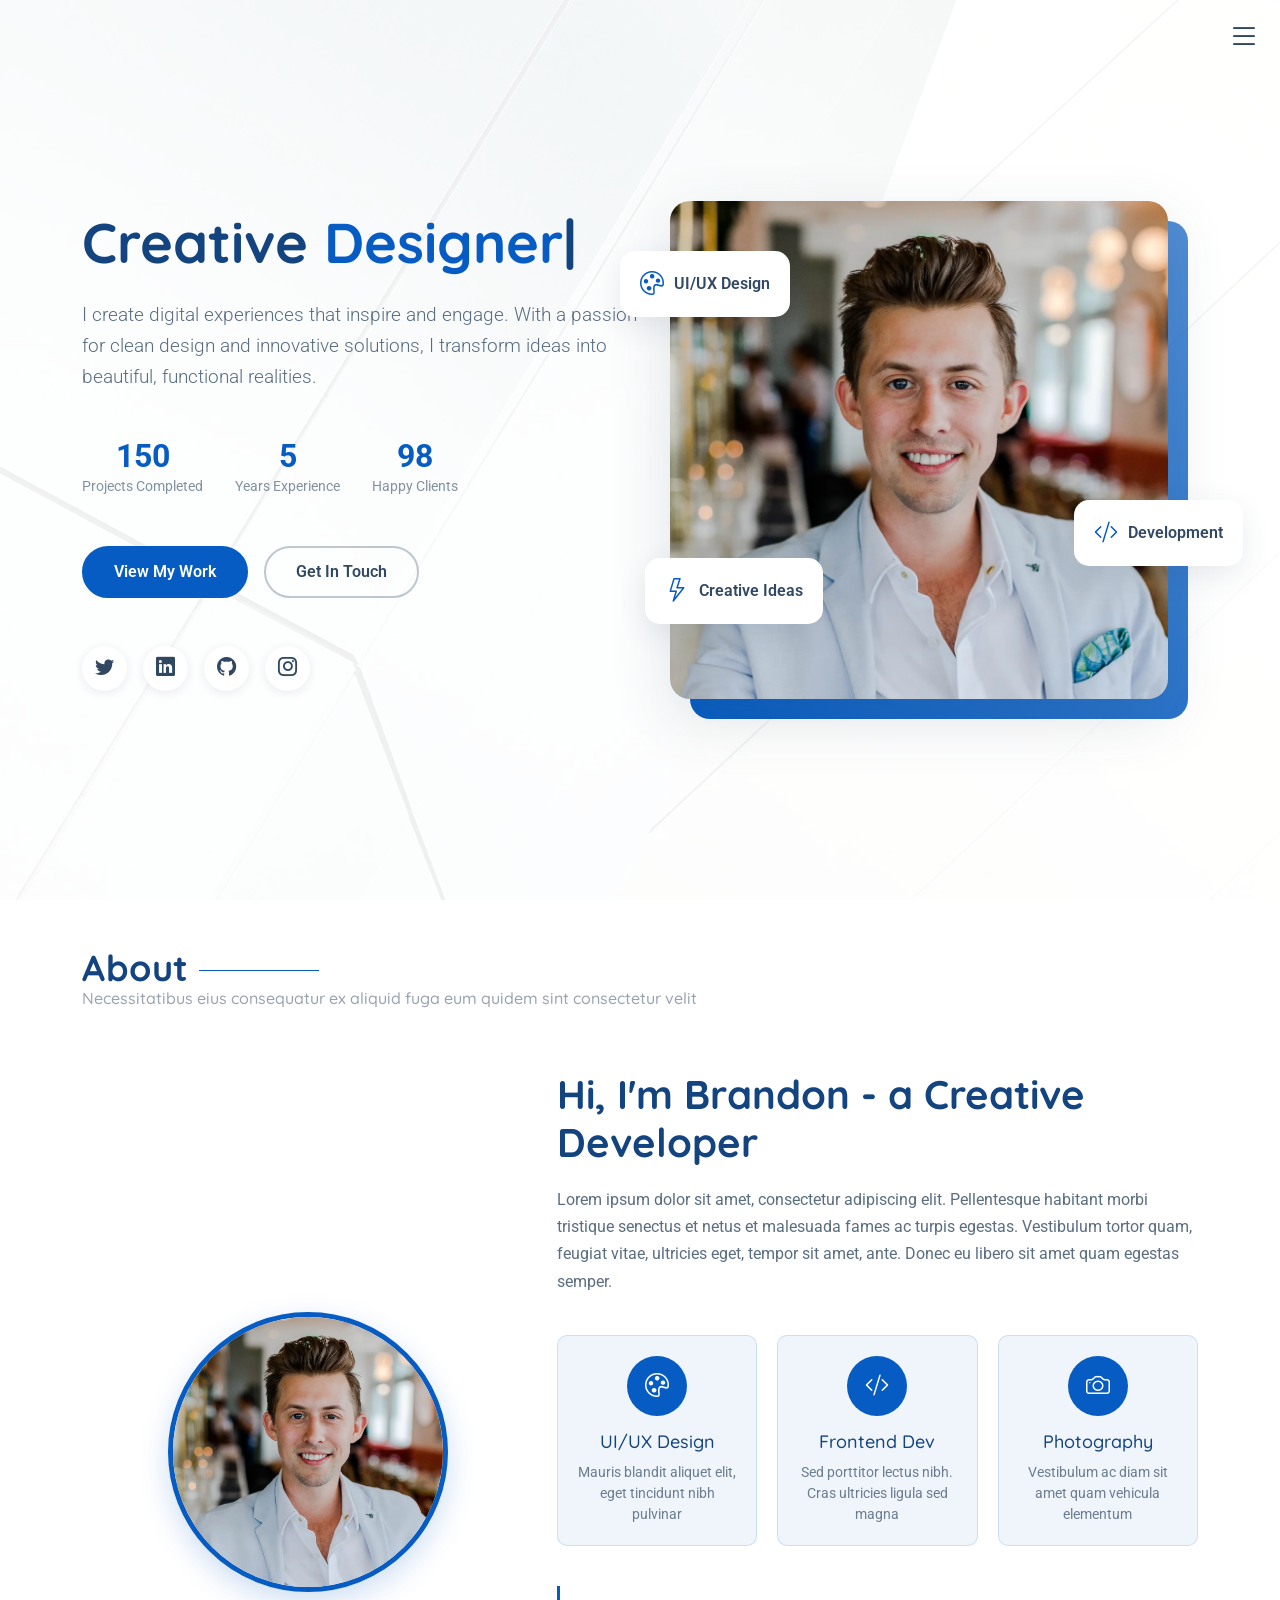
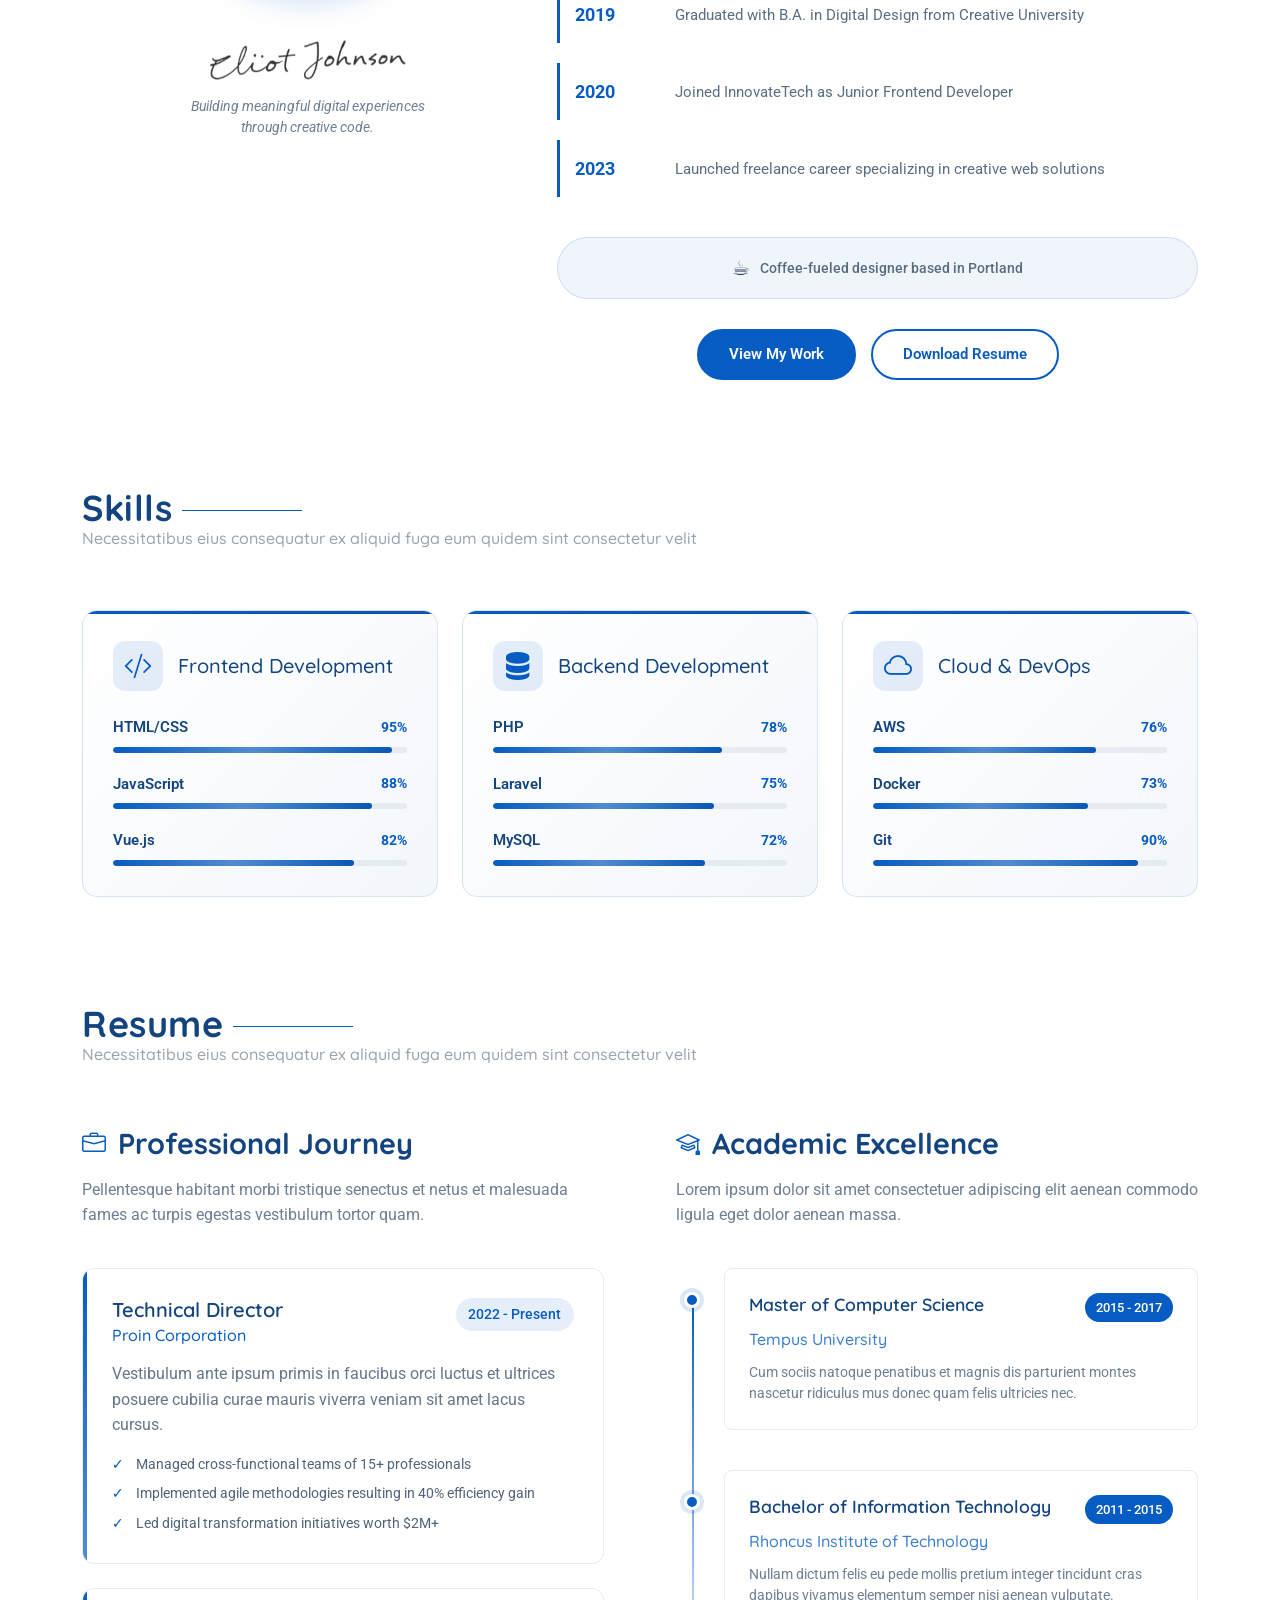
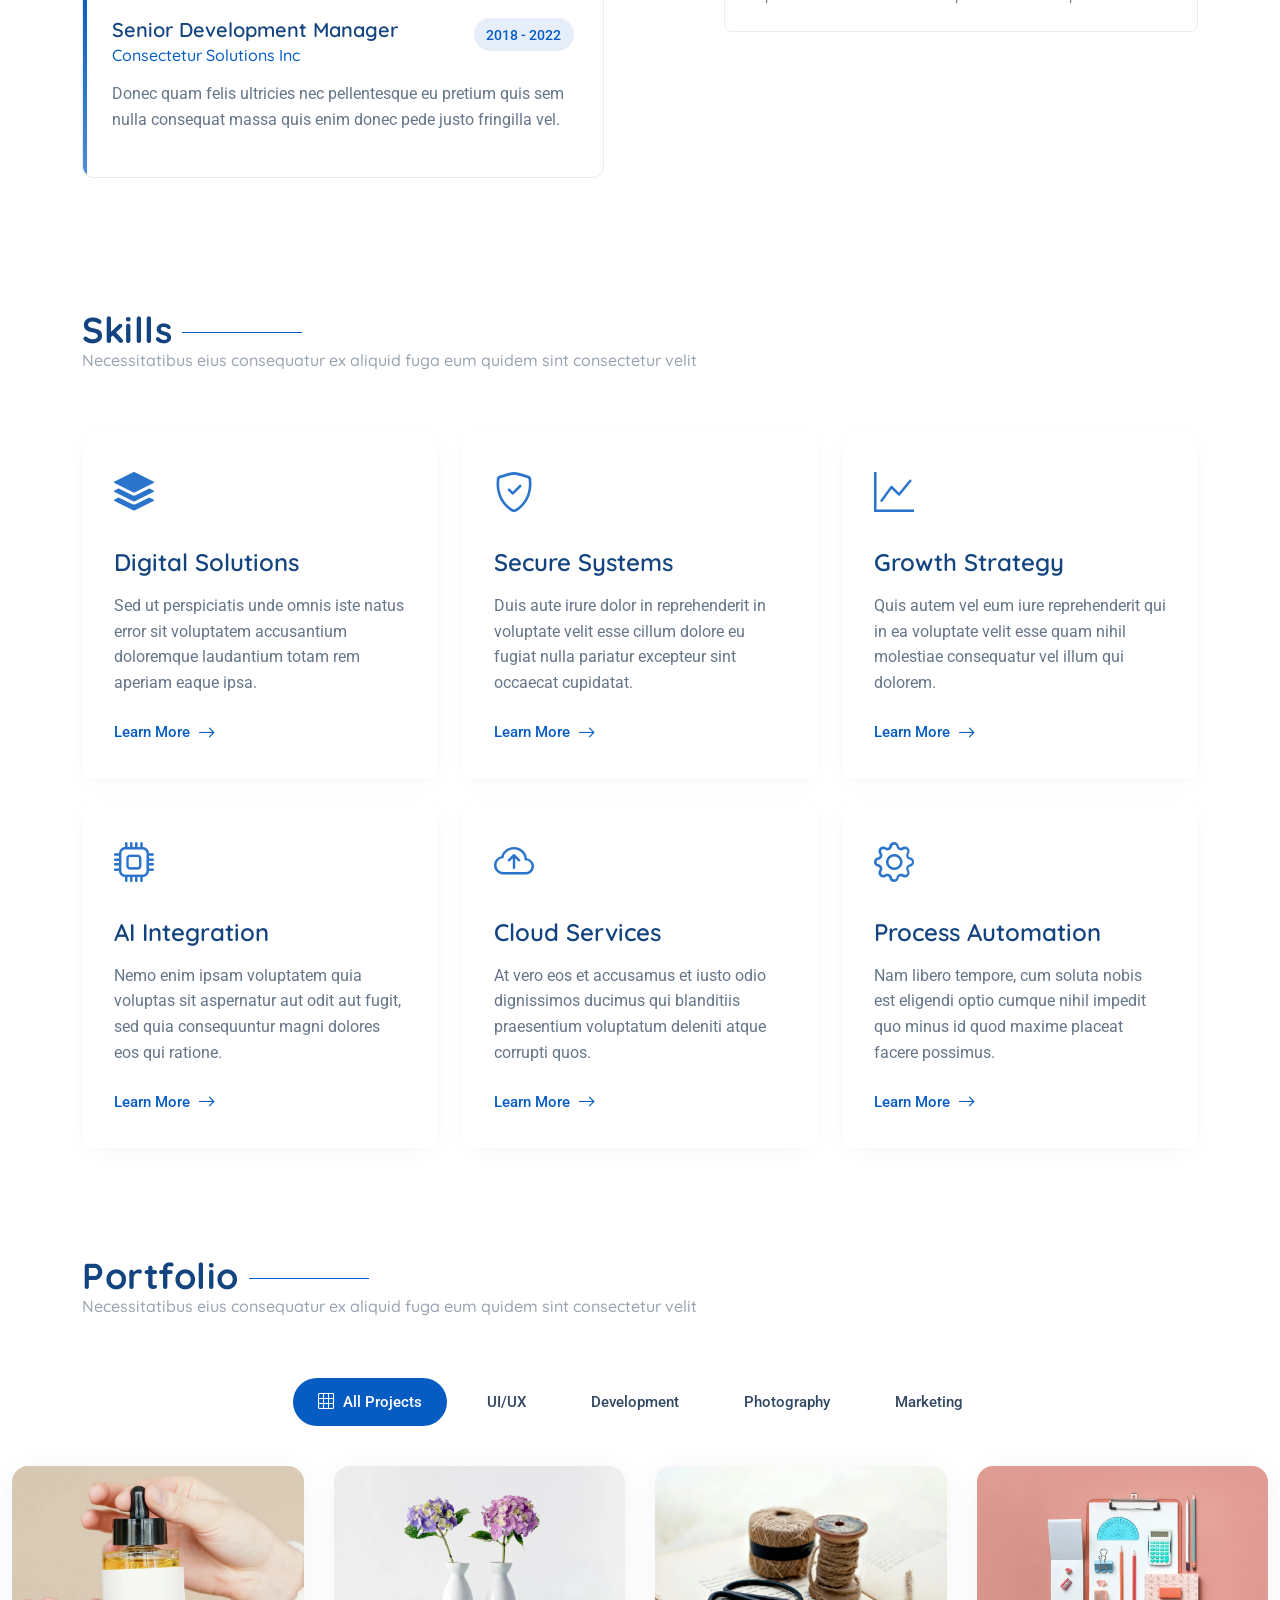
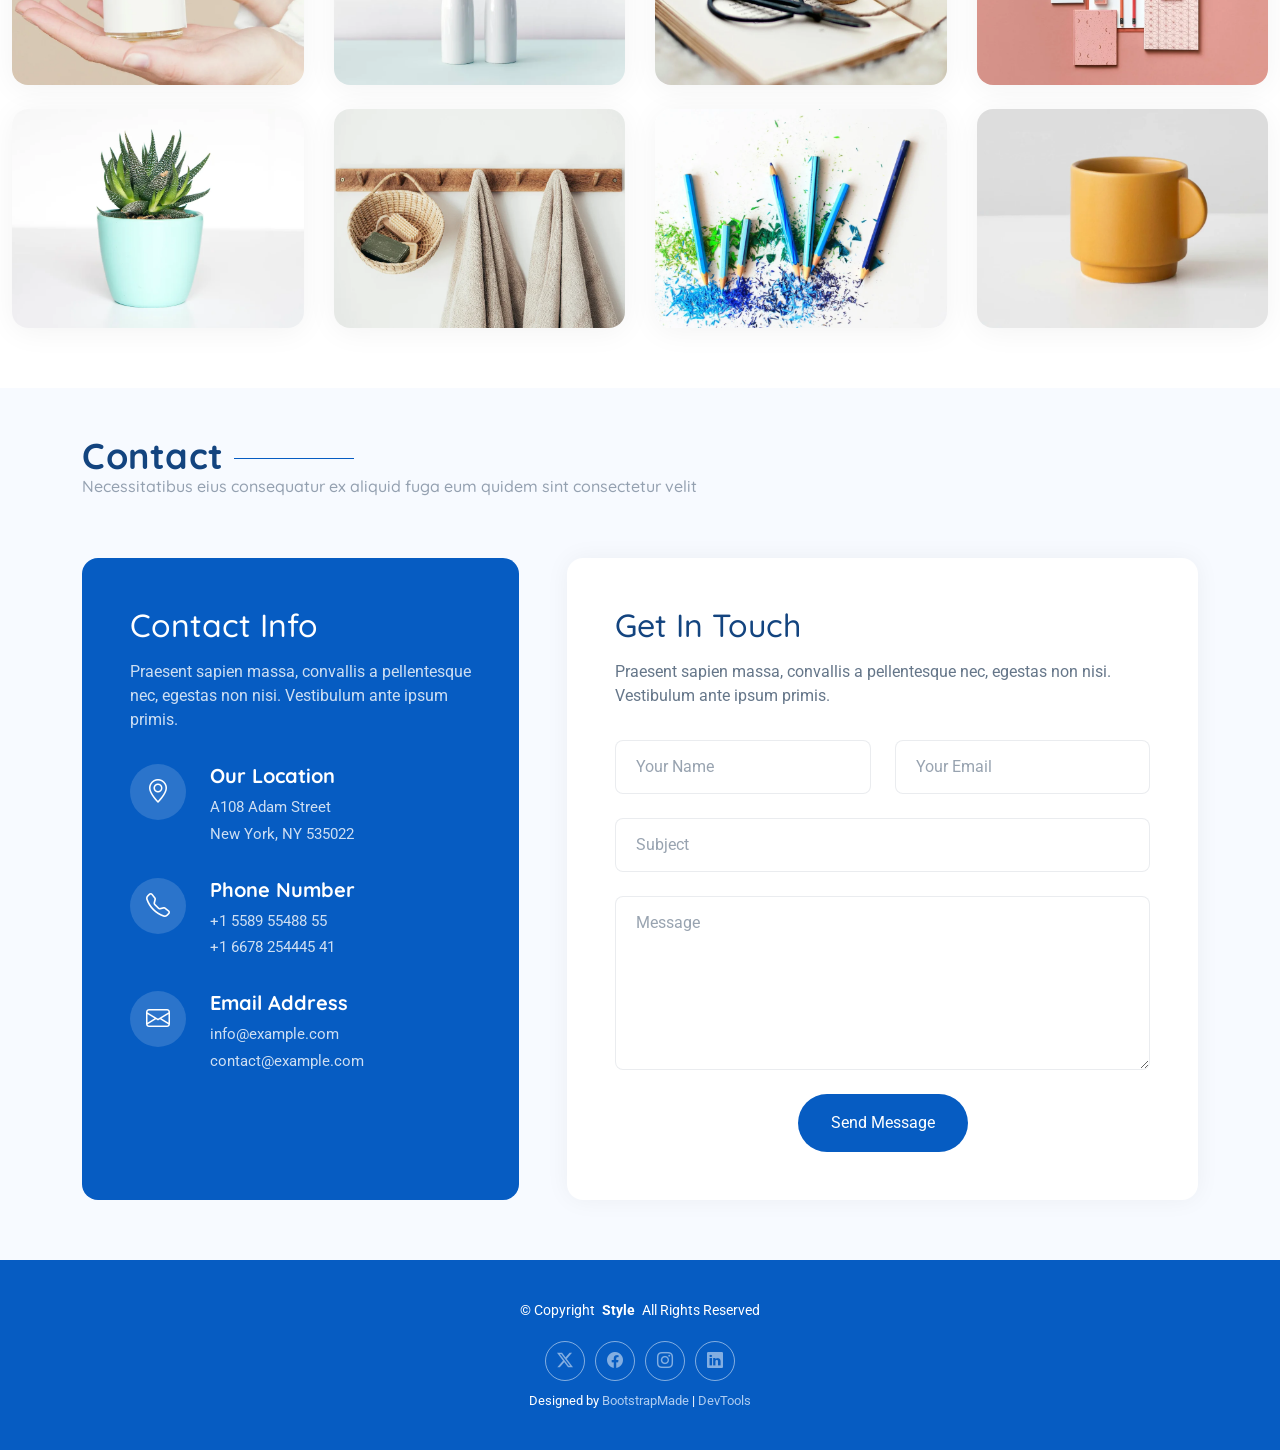
==== templates/Style/index.html @ c8aac6df "template gallery" ====
<!DOCTYPE html>
<html lang="en">

<head>
  <meta charset="utf-8">
  <meta content="width=device-width, initial-scale=1.0" name="viewport">
  <title>Kamalnath S Portfolio</title>
  <meta name="description" content="">
  <meta name="keywords" content="">

  <!-- Favicons -->
  <link href="assets/img/favicon.png" rel="icon">
  <link href="assets/img/apple-touch-icon.png" rel="apple-touch-icon">

  <!-- Fonts -->
  <link href="https://fonts.googleapis.com" rel="preconnect">
  <link href="https://fonts.gstatic.com" rel="preconnect" crossorigin>
  <link href="https://fonts.googleapis.com/css2?family=Roboto:ital,wght@0,100;0,300;0,400;0,500;0,700;0,900;1,100;1,300;1,400;1,500;1,700;1,900&family=Open+Sans:ital,wght@0,300;0,400;0,500;0,600;0,700;0,800;1,300;1,400;1,500;1,600;1,700;1,800&family=Quicksand:wght@300;400;500;600;700&display=swap" rel="stylesheet">

  <!-- Vendor CSS Files -->
  <link href="assets/vendor/bootstrap/css/bootstrap.min.css" rel="stylesheet">
  <link href="assets/vendor/bootstrap-icons/bootstrap-icons.css" rel="stylesheet">
  <link href="assets/vendor/aos/aos.css" rel="stylesheet">
  <link href="assets/vendor/glightbox/css/glightbox.min.css" rel="stylesheet">
  <link href="assets/vendor/swiper/swiper-bundle.min.css" rel="stylesheet">

  <!-- Main CSS File -->
  <link href="assets/css/main.css" rel="stylesheet">


</head>

<body class="index-page">

  <header id="header" class="header d-flex align-items-center fixed-top">
    <div class="container-fluid position-relative d-flex align-items-center justify-content-between">

      <a href="index.html" class="logo d-flex align-items-center">
      </a>

      <nav id="navmenu" class="navmenu">

        <div class="profile-img">
          <img src="assets/img/profile/profile-square-1.webp" alt="" class="img-fluid rounded-circle">
        </div>

        <a href="index.html" class="logo d-flex align-items-center justify-content-center active">
          <h1 class="sitename">Kamalnath S</h1>
        </a>

        <div class="social-links text-center">
          <a href="#" class="twitter"><i class="bi bi-twitter-x"></i></a>
          <a href="#" class="facebook"><i class="bi bi-facebook"></i></a>
          <a href="#" class="instagram"><i class="bi bi-instagram"></i></a>
          <a href="#" class="google-plus"><i class="bi bi-skype"></i></a>
          <a href="#" class="linkedin"><i class="bi bi-linkedin"></i></a>
        </div>

        <ul>
          <li><a href="#hero">Home</a></li>
          <li><a href="#about">About</a></li>
          <li><a href="#resume">Resume</a></li>
          <li><a href="#portfolio">Portfolio</a></li>
          <li><a href="#services">Services</a></li>
          <li><a href="#contact">Contact</a></li>
        </ul>
        <i class="mobile-nav-toggle d-xl-none bi bi-list"></i>
      </nav>

    </div>
  </header>

  <main class="main">

    <!-- Hero Section -->
    <section id="hero" class="hero section">

      <div class="container">
        <div class="row g-0 align-items-center">

          <div class="col-lg-6 hero-content" data-aos="fade-right" data-aos-delay="100">
            <div class="content-wrapper">
              <h1 class="hero-title">Creative <span class="typed" data-typed-items="Designer, Developer, Freelancer, Artist"></span></h1>
              <p class="lead">I create digital experiences that inspire and engage. With a passion for clean design and innovative solutions, I transform ideas into beautiful, functional realities.</p>

              <div class="hero-stats" data-aos="fade-up" data-aos-delay="200">
                <div class="stat-item">
                  <span class="purecounter" data-purecounter-start="0" data-purecounter-end="150" data-purecounter-duration="2">0</span>
                  <span class="stat-label">Projects Completed</span>
                </div>
                <div class="stat-item">
                  <span class="purecounter" data-purecounter-start="0" data-purecounter-end="5" data-purecounter-duration="2">0</span>
                  <span class="stat-label">Years Experience</span>
                </div>
                <div class="stat-item">
                  <span class="purecounter" data-purecounter-start="0" data-purecounter-end="98" data-purecounter-duration="2">0</span>
                  <span class="stat-label">Happy Clients</span>
                </div>
              </div>

              <div class="hero-actions" data-aos="fade-up" data-aos-delay="300">
                <a href="#portfolio" class="btn btn-primary">View My Work</a>
                <a href="#contact" class="btn btn-outline">Get In Touch</a>
              </div>

              <div class="social-links" data-aos="fade-up" data-aos-delay="400">
                <a href="#"><i class="bi bi-twitter"></i></a>
                <a href="#"><i class="bi bi-linkedin"></i></a>
                <a href="#"><i class="bi bi-github"></i></a>
                <a href="#"><i class="bi bi-instagram"></i></a>
              </div>
            </div>
          </div>

          <div class="col-lg-6 hero-image" data-aos="fade-left" data-aos-delay="200">
            <div class="image-container">
              <div class="floating-elements">
                <div class="floating-card card-1" data-aos="zoom-in" data-aos-delay="300">
                  <i class="bi bi-palette"></i>
                  <span>UI/UX Design</span>
                </div>
                <div class="floating-card card-2" data-aos="zoom-in" data-aos-delay="400">
                  <i class="bi bi-code-slash"></i>
                  <span>Development</span>
                </div>
                <div class="floating-card card-3" data-aos="zoom-in" data-aos-delay="500">
                  <i class="bi bi-lightning"></i>
                  <span>Creative Ideas</span>
                </div>
              </div>
              <img src="assets/img/profile/profile-square-1.webp" alt="Portfolio Hero" class="img-fluid hero-main-image">
              <div class="image-overlay"></div>
            </div>
          </div>

        </div>
      </div>

    </section><!-- /Hero Section -->

    <!-- About Section -->
    <section id="about" class="about section">

      <!-- Section Title -->
      <div class="container section-title">
        <h2>About</h2>
        <p>Necessitatibus eius consequatur ex aliquid fuga eum quidem sint consectetur velit</p>
      </div><!-- End Section Title -->

      <div class="container" data-aos="fade-up" data-aos-delay="100">

        <div class="row align-items-center">

          <div class="col-lg-5" data-aos="fade-right" data-aos-delay="200">
            <div class="profile-image-wrapper">
              <div class="profile-image">
                <img src="assets/img/profile/profile-square-1.webp" alt="Profile" class="img-fluid">
              </div>
              <div class="signature-section">
                <img src="assets/img/misc/signature-1.webp" alt="Signature" class="signature">
                <p class="quote">Building meaningful digital experiences through creative code.</p>
              </div>
            </div>
          </div>

          <div class="col-lg-7" data-aos="fade-left" data-aos-delay="300">
            <div class="about-content">
              <div class="intro">
                <h2>Hi, I'm Brandon - a Creative Developer</h2>
                <p>Lorem ipsum dolor sit amet, consectetur adipiscing elit. Pellentesque habitant morbi tristique senectus et netus et malesuada fames ac turpis egestas. Vestibulum tortor quam, feugiat vitae, ultricies eget, tempor sit amet, ante. Donec eu libero sit amet quam egestas semper.</p>
              </div>

              <div class="skills-grid">
                <div class="skill-item" data-aos="zoom-in" data-aos-delay="400">
                  <div class="skill-icon">
                    <i class="bi bi-palette"></i>
                  </div>
                  <h4>UI/UX Design</h4>
                  <p>Mauris blandit aliquet elit, eget tincidunt nibh pulvinar</p>
                </div>
                <div class="skill-item" data-aos="zoom-in" data-aos-delay="450">
                  <div class="skill-icon">
                    <i class="bi bi-code-slash"></i>
                  </div>
                  <h4>Frontend Dev</h4>
                  <p>Sed porttitor lectus nibh. Cras ultricies ligula sed magna</p>
                </div>
                <div class="skill-item" data-aos="zoom-in" data-aos-delay="500">
                  <div class="skill-icon">
                    <i class="bi bi-camera"></i>
                  </div>
                  <h4>Photography</h4>
                  <p>Vestibulum ac diam sit amet quam vehicula elementum</p>
                </div>
              </div>

              <div class="journey-timeline" data-aos="fade-up" data-aos-delay="300">
                <div class="timeline-item">
                  <div class="year">2019</div>
                  <div class="description">Graduated with B.A. in Digital Design from Creative University</div>
                </div>
                <div class="timeline-item">
                  <div class="year">2020</div>
                  <div class="description">Joined InnovateTech as Junior Frontend Developer</div>
                </div>
                <div class="timeline-item">
                  <div class="year">2023</div>
                  <div class="description">Launched freelance career specializing in creative web solutions</div>
                </div>
              </div>

              <div class="cta-section" data-aos="fade-up" data-aos-delay="400">
                <div class="fun-fact">
                  <span class="emoji">☕</span>
                  <span class="text">Coffee-fueled designer based in Portland</span>
                </div>
                <div class="action-buttons">
                  <a href="#portfolio" class="btn btn-primary">View My Work</a>
                  <a href="#" class="btn btn-outline">Download Resume</a>
                </div>
              </div>

            </div>
          </div>

        </div>

      </div>

    </section><!-- /About Section -->

    <!-- Skills Section -->
    <section id="skills" class="skills section">

      <!-- Section Title -->
      <div class="container section-title">
        <h2>Skills</h2>
        <p>Necessitatibus eius consequatur ex aliquid fuga eum quidem sint consectetur velit</p>
      </div><!-- End Section Title -->

      <div class="container" data-aos="fade-up" data-aos-delay="100">

        <div class="row">
          <div class="col-lg-12">
            <div class="skills-grid">
              <div class="row g-4">
                <div class="col-md-4" data-aos="flip-left" data-aos-delay="200">
                  <div class="skill-card">
                    <div class="skill-header">
                      <i class="bi bi-code-slash"></i>
                      <h3>Frontend Development</h3>
                    </div>
                    <div class="skills-animation">
                      <div class="skill-item">
                        <div class="skill-info">
                          <span class="skill-name">HTML/CSS</span>
                          <span class="skill-percentage">95%</span>
                        </div>
                        <div class="skill-bar progress">
                          <div class="progress-bar" role="progressbar" aria-valuenow="95" aria-valuemin="0" aria-valuemax="100"></div>
                        </div>
                      </div>

                      <div class="skill-item">
                        <div class="skill-info">
                          <span class="skill-name">JavaScript</span>
                          <span class="skill-percentage">88%</span>
                        </div>
                        <div class="skill-bar progress">
                          <div class="progress-bar" role="progressbar" aria-valuenow="88" aria-valuemin="0" aria-valuemax="100"></div>
                        </div>
                      </div>

                      <div class="skill-item">
                        <div class="skill-info">
                          <span class="skill-name">Vue.js</span>
                          <span class="skill-percentage">82%</span>
                        </div>
                        <div class="skill-bar progress">
                          <div class="progress-bar" role="progressbar" aria-valuenow="82" aria-valuemin="0" aria-valuemax="100"></div>
                        </div>
                      </div>
                    </div>
                  </div><!-- End Frontend Card -->
                </div>

                <div class="col-md-4" data-aos="flip-left" data-aos-delay="300">
                  <div class="skill-card">
                    <div class="skill-header">
                      <i class="bi bi-server"></i>
                      <h3>Backend Development</h3>
                    </div>
                    <div class="skills-animation">
                      <div class="skill-item">
                        <div class="skill-info">
                          <span class="skill-name">PHP</span>
                          <span class="skill-percentage">78%</span>
                        </div>
                        <div class="skill-bar progress">
                          <div class="progress-bar" role="progressbar" aria-valuenow="78" aria-valuemin="0" aria-valuemax="100"></div>
                        </div>
                      </div>

                      <div class="skill-item">
                        <div class="skill-info">
                          <span class="skill-name">Laravel</span>
                          <span class="skill-percentage">75%</span>
                        </div>
                        <div class="skill-bar progress">
                          <div class="progress-bar" role="progressbar" aria-valuenow="75" aria-valuemin="0" aria-valuemax="100"></div>
                        </div>
                      </div>

                      <div class="skill-item">
                        <div class="skill-info">
                          <span class="skill-name">MySQL</span>
                          <span class="skill-percentage">72%</span>
                        </div>
                        <div class="skill-bar progress">
                          <div class="progress-bar" role="progressbar" aria-valuenow="72" aria-valuemin="0" aria-valuemax="100"></div>
                        </div>
                      </div>
                    </div>
                  </div><!-- End Backend Card -->
                </div>

                <div class="col-md-4" data-aos="flip-left" data-aos-delay="500">
                  <div class="skill-card">
                    <div class="skill-header">
                      <i class="bi bi-cloud"></i>
                      <h3>Cloud &amp; DevOps</h3>
                    </div>
                    <div class="skills-animation">
                      <div class="skill-item">
                        <div class="skill-info">
                          <span class="skill-name">AWS</span>
                          <span class="skill-percentage">76%</span>
                        </div>
                        <div class="skill-bar progress">
                          <div class="progress-bar" role="progressbar" aria-valuenow="76" aria-valuemin="0" aria-valuemax="100"></div>
                        </div>
                      </div>

                      <div class="skill-item">
                        <div class="skill-info">
                          <span class="skill-name">Docker</span>
                          <span class="skill-percentage">73%</span>
                        </div>
                        <div class="skill-bar progress">
                          <div class="progress-bar" role="progressbar" aria-valuenow="73" aria-valuemin="0" aria-valuemax="100"></div>
                        </div>
                      </div>

                      <div class="skill-item">
                        <div class="skill-info">
                          <span class="skill-name">Git</span>
                          <span class="skill-percentage">90%</span>
                        </div>
                        <div class="skill-bar progress">
                          <div class="progress-bar" role="progressbar" aria-valuenow="90" aria-valuemin="0" aria-valuemax="100"></div>
                        </div>
                      </div>
                    </div>
                  </div><!-- End DevOps Card -->
                </div>
              </div>
            </div><!-- End Skills Grid -->
          </div>

        </div>

      </div>

    </section><!-- /Skills Section -->

    <!-- Resume Section -->
    <section id="resume" class="resume section">

      <!-- Section Title -->
      <div class="container section-title">
        <h2>Resume</h2>
        <p>Necessitatibus eius consequatur ex aliquid fuga eum quidem sint consectetur velit</p>
      </div><!-- End Section Title -->

      <div class="container" data-aos="fade-up" data-aos-delay="100">

        <div class="row">
          <div class="col-lg-6" data-aos="fade-right" data-aos-delay="200">
            <div class="experience-section">
              <div class="section-header">
                <h2><i class="bi bi-briefcase"></i> Professional Journey</h2>
                <p class="section-subtitle">Pellentesque habitant morbi tristique senectus et netus et malesuada fames ac turpis egestas vestibulum tortor quam.</p>
              </div>

              <div class="experience-cards">
                <div class="experience-card" data-aos="zoom-in" data-aos-delay="300">
                  <div class="card-header">
                    <div class="role-info">
                      <h3>Technical Director</h3>
                      <h4>Proin Corporation</h4>
                    </div>
                    <span class="duration">2022 - Present</span>
                  </div>
                  <div class="card-body">
                    <p>Vestibulum ante ipsum primis in faucibus orci luctus et ultrices posuere cubilia curae mauris viverra veniam sit amet lacus cursus.</p>
                    <ul class="achievements">
                      <li>Managed cross-functional teams of 15+ professionals</li>
                      <li>Implemented agile methodologies resulting in 40% efficiency gain</li>
                      <li>Led digital transformation initiatives worth $2M+</li>
                    </ul>
                  </div>
                </div>

                <div class="experience-card" data-aos="zoom-in" data-aos-delay="400">
                  <div class="card-header">
                    <div class="role-info">
                      <h3>Senior Development Manager</h3>
                      <h4>Consectetur Solutions Inc</h4>
                    </div>
                    <span class="duration">2018 - 2022</span>
                  </div>
                  <div class="card-body">
                    <p>Donec quam felis ultricies nec pellentesque eu pretium quis sem nulla consequat massa quis enim donec pede justo fringilla vel.</p>
                  </div>
                </div>

              </div>
            </div>
          </div>

          <div class="col-lg-6" data-aos="fade-left" data-aos-delay="200">
            <div class="education-section">
              <div class="section-header">
                <h2><i class="bi bi-mortarboard"></i> Academic Excellence</h2>
                <p class="section-subtitle">Lorem ipsum dolor sit amet consectetuer adipiscing elit aenean commodo ligula eget dolor aenean massa.</p>
              </div>

              <div class="education-timeline">
                <div class="timeline-track"></div>

                <div class="education-item" data-aos="slide-up" data-aos-delay="300">
                  <div class="timeline-marker"></div>
                  <div class="education-content">
                    <div class="degree-header">
                      <h3>Master of Computer Science</h3>
                      <span class="year">2015 - 2017</span>
                    </div>
                    <h4 class="institution">Tempus University</h4>
                    <p>Cum sociis natoque penatibus et magnis dis parturient montes nascetur ridiculus mus donec quam felis ultricies nec.</p>
                  </div>
                </div>

                <div class="education-item" data-aos="slide-up" data-aos-delay="400">
                  <div class="timeline-marker"></div>
                  <div class="education-content">
                    <div class="degree-header">
                      <h3>Bachelor of Information Technology</h3>
                      <span class="year">2011 - 2015</span>
                    </div>
                    <h4 class="institution">Rhoncus Institute of Technology</h4>
                    <p>Nullam dictum felis eu pede mollis pretium integer tincidunt cras dapibus vivamus elementum semper nisi aenean vulputate.</p>
                  </div>
                </div>

              </div>
            </div>
          </div>
        </div>

      </div>

    </section><!-- /Resume Section -->

    <!-- Services Section -->
    <section id="services" class="services section">

      <!-- Section Title -->
      <div class="container section-title">
        <h2>Skills</h2>
        <p>Necessitatibus eius consequatur ex aliquid fuga eum quidem sint consectetur velit</p>
      </div><!-- End Section Title -->

      <div class="container" data-aos="fade-up" data-aos-delay="100">

        <div class="row g-4">

          <!-- Card 1 -->
          <div class="col-lg-4 col-md-6" data-aos="fade-up" data-aos-delay="100">
            <div class="service-item">
              <div class="icon">
                <i class="bi bi-stack"></i>
              </div>
              <h3>Digital Solutions</h3>
              <p>Sed ut perspiciatis unde omnis iste natus error sit voluptatem accusantium doloremque laudantium totam rem aperiam eaque ipsa.</p>
              <div class="card-links">
                <a href="#" class="link-item">
                  Learn More
                  <i class="bi bi-arrow-right"></i>
                </a>
              </div>
            </div>
          </div><!-- End Service Item -->

          <!-- Card 2 -->
          <div class="col-lg-4 col-md-6" data-aos="fade-up" data-aos-delay="200">
            <div class="service-item">
              <div class="icon">
                <i class="bi bi-shield-check"></i>
              </div>
              <h3>Secure Systems</h3>
              <p>Duis aute irure dolor in reprehenderit in voluptate velit esse cillum dolore eu fugiat nulla pariatur excepteur sint occaecat cupidatat.</p>
              <div class="card-links">
                <a href="#" class="link-item">
                  Learn More
                  <i class="bi bi-arrow-right"></i>
                </a>
              </div>
            </div>
          </div><!-- End Service Item -->

          <!-- Card 3 -->
          <div class="col-lg-4 col-md-6" data-aos="fade-up" data-aos-delay="300">
            <div class="service-item">
              <div class="icon">
                <i class="bi bi-graph-up"></i>
              </div>
              <h3>Growth Strategy</h3>
              <p>Quis autem vel eum iure reprehenderit qui in ea voluptate velit esse quam nihil molestiae consequatur vel illum qui dolorem.</p>
              <div class="card-links">
                <a href="#" class="link-item">
                  Learn More
                  <i class="bi bi-arrow-right"></i>
                </a>
              </div>
            </div>
          </div><!-- End Service Item -->

          <!-- Card 4 -->
          <div class="col-lg-4 col-md-6" data-aos="fade-up" data-aos-delay="100">
            <div class="service-item">
              <div class="icon">
                <i class="bi bi-cpu"></i>
              </div>
              <h3>AI Integration</h3>
              <p>Nemo enim ipsam voluptatem quia voluptas sit aspernatur aut odit aut fugit, sed quia consequuntur magni dolores eos qui ratione.</p>
              <div class="card-links">
                <a href="#" class="link-item">
                  Learn More
                  <i class="bi bi-arrow-right"></i>
                </a>
              </div>
            </div>
          </div><!-- End Service Item -->

          <!-- Card 5 -->
          <div class="col-lg-4 col-md-6" data-aos="fade-up" data-aos-delay="200">
            <div class="service-item">
              <div class="icon">
                <i class="bi bi-cloud-arrow-up"></i>
              </div>
              <h3>Cloud Services</h3>
              <p>At vero eos et accusamus et iusto odio dignissimos ducimus qui blanditiis praesentium voluptatum deleniti atque corrupti quos.</p>
              <div class="card-links">
                <a href="#" class="link-item">
                  Learn More
                  <i class="bi bi-arrow-right"></i>
                </a>
              </div>
            </div>
          </div><!-- End Service Item -->

          <!-- Card 6 -->
          <div class="col-lg-4 col-md-6" data-aos="fade-up" data-aos-delay="300">
            <div class="service-item">
              <div class="icon">
                <i class="bi bi-gear"></i>
              </div>
              <h3>Process Automation</h3>
              <p>Nam libero tempore, cum soluta nobis est eligendi optio cumque nihil impedit quo minus id quod maxime placeat facere possimus.</p>
              <div class="card-links">
                <a href="#" class="link-item">
                  Learn More
                  <i class="bi bi-arrow-right"></i>
                </a>
              </div>
            </div>
          </div><!-- End Service Item -->

        </div>

      </div>

    </section><!-- /Services Section -->

    <!-- Portfolio Section -->
    <section id="portfolio" class="portfolio section">

      <!-- Section Title -->
      <div class="container section-title">
        <h2>Portfolio</h2>
        <p>Necessitatibus eius consequatur ex aliquid fuga eum quidem sint consectetur velit</p>
      </div><!-- End Section Title -->

      <div class="container-fluid" data-aos="fade-up" data-aos-delay="100">

        <div class="isotope-layout" data-default-filter="*" data-layout="masonry" data-sort="original-order">

          <ul class="portfolio-filters isotope-filters" data-aos="fade-up" data-aos-delay="200">
            <li data-filter="*" class="filter-active">
              <i class="bi bi-grid-3x3"></i> All Projects
            </li>
            <li data-filter=".filter-ui">
              UI/UX
            </li>
            <li data-filter=".filter-development">
              Development
            </li>
            <li data-filter=".filter-photography">
              Photography
            </li>
            <li data-filter=".filter-marketing">
              Marketing
            </li>
          </ul>

          <div class="row g-4 isotope-container" data-aos="fade-up" data-aos-delay="300">

            <div class="col-xl-3 col-lg-4 col-md-6 portfolio-item isotope-item filter-ui">
              <article class="portfolio-entry">
                <figure class="entry-image">
                  <img src="assets/img/portfolio/portfolio-1.webp" class="img-fluid" alt="" loading="lazy">
                  <div class="entry-overlay">
                    <div class="overlay-content">
                      <div class="entry-meta">UI/UX Design</div>
                      <h3 class="entry-title">Mobile Banking App</h3>
                      <div class="entry-links">
                        <a href="assets/img/portfolio/portfolio-1.webp" class="glightbox" data-gallery="portfolio-gallery-ui" data-glightbox="title: Mobile Banking App; description: Praesent commodo cursus magna, vel scelerisque nisl consectetur.">
                          <i class="bi bi-arrows-angle-expand"></i>
                        </a>
                        <a href="portfolio-details.html">
                          <i class="bi bi-arrow-right"></i>
                        </a>
                      </div>
                    </div>
                  </div>
                </figure>
              </article>
            </div><!-- End Portfolio Item -->

            <div class="col-xl-3 col-lg-4 col-md-6 portfolio-item isotope-item filter-development">
              <article class="portfolio-entry">
                <figure class="entry-image">
                  <img src="assets/img/portfolio/portfolio-10.webp" class="img-fluid" alt="" loading="lazy">
                  <div class="entry-overlay">
                    <div class="overlay-content">
                      <div class="entry-meta">Development</div>
                      <h3 class="entry-title">E-Learning Platform</h3>
                      <div class="entry-links">
                        <a href="assets/img/portfolio/portfolio-10.webp" class="glightbox" data-gallery="portfolio-gallery-development" data-glightbox="title: E-Learning Platform; description: Nulla vitae elit libero, a pharetra augue mollis interdum.">
                          <i class="bi bi-arrows-angle-expand"></i>
                        </a>
                        <a href="portfolio-details.html">
                          <i class="bi bi-arrow-right"></i>
                        </a>
                      </div>
                    </div>
                  </div>
                </figure>
              </article>
            </div><!-- End Portfolio Item -->

            <div class="col-xl-3 col-lg-4 col-md-6 portfolio-item isotope-item filter-photography">
              <article class="portfolio-entry">
                <figure class="entry-image">
                  <img src="assets/img/portfolio/portfolio-7.webp" class="img-fluid" alt="" loading="lazy">
                  <div class="entry-overlay">
                    <div class="overlay-content">
                      <div class="entry-meta">Photography</div>
                      <h3 class="entry-title">Urban Architecture</h3>
                      <div class="entry-links">
                        <a href="assets/img/portfolio/portfolio-7.webp" class="glightbox" data-gallery="portfolio-gallery-photography" data-glightbox="title: Urban Architecture; description: Sed ut perspiciatis unde omnis iste natus error sit voluptatem.">
                          <i class="bi bi-arrows-angle-expand"></i>
                        </a>
                        <a href="portfolio-details.html">
                          <i class="bi bi-arrow-right"></i>
                        </a>
                      </div>
                    </div>
                  </div>
                </figure>
              </article>
            </div><!-- End Portfolio Item -->

            <div class="col-xl-3 col-lg-4 col-md-6 portfolio-item isotope-item filter-marketing">
              <article class="portfolio-entry">
                <figure class="entry-image">
                  <img src="assets/img/portfolio/portfolio-4.webp" class="img-fluid" alt="" loading="lazy">
                  <div class="entry-overlay">
                    <div class="overlay-content">
                      <div class="entry-meta">Marketing</div>
                      <h3 class="entry-title">Social Media Campaign</h3>
                      <div class="entry-links">
                        <a href="assets/img/portfolio/portfolio-4.webp" class="glightbox" data-gallery="portfolio-gallery-marketing" data-glightbox="title: Social Media Campaign; description: Quis autem vel eum iure reprehenderit qui in ea voluptate.">
                          <i class="bi bi-arrows-angle-expand"></i>
                        </a>
                        <a href="portfolio-details.html">
                          <i class="bi bi-arrow-right"></i>
                        </a>
                      </div>
                    </div>
                  </div>
                </figure>
              </article>
            </div><!-- End Portfolio Item -->

            <div class="col-xl-3 col-lg-4 col-md-6 portfolio-item isotope-item filter-ui">
              <article class="portfolio-entry">
                <figure class="entry-image">
                  <img src="assets/img/portfolio/portfolio-2.webp" class="img-fluid" alt="" loading="lazy">
                  <div class="entry-overlay">
                    <div class="overlay-content">
                      <div class="entry-meta">UI/UX Design</div>
                      <h3 class="entry-title">Smart Home Interface</h3>
                      <div class="entry-links">
                        <a href="assets/img/portfolio/portfolio-2.webp" class="glightbox" data-gallery="portfolio-gallery-ui" data-glightbox="title: Smart Home Interface; description: At vero eos et accusamus et iusto odio dignissimos ducimus.">
                          <i class="bi bi-arrows-angle-expand"></i>
                        </a>
                        <a href="portfolio-details.html">
                          <i class="bi bi-arrow-right"></i>
                        </a>
                      </div>
                    </div>
                  </div>
                </figure>
              </article>
            </div><!-- End Portfolio Item -->

            <div class="col-xl-3 col-lg-4 col-md-6 portfolio-item isotope-item filter-development">
              <article class="portfolio-entry">
                <figure class="entry-image">
                  <img src="assets/img/portfolio/portfolio-11.webp" class="img-fluid" alt="" loading="lazy">
                  <div class="entry-overlay">
                    <div class="overlay-content">
                      <div class="entry-meta">Development</div>
                      <h3 class="entry-title">Cloud Management System</h3>
                      <div class="entry-links">
                        <a href="assets/img/portfolio/portfolio-11.webp" class="glightbox" data-gallery="portfolio-gallery-development" data-glightbox="title: Cloud Management System; description: Temporibus autem quibusdam et aut officiis debitis.">
                          <i class="bi bi-arrows-angle-expand"></i>
                        </a>
                        <a href="portfolio-details.html">
                          <i class="bi bi-arrow-right"></i>
                        </a>
                      </div>
                    </div>
                  </div>
                </figure>
              </article>
            </div><!-- End Portfolio Item -->

            <div class="col-xl-3 col-lg-4 col-md-6 portfolio-item isotope-item filter-photography">
              <article class="portfolio-entry">
                <figure class="entry-image">
                  <img src="assets/img/portfolio/portfolio-8.webp" class="img-fluid" alt="" loading="lazy">
                  <div class="entry-overlay">
                    <div class="overlay-content">
                      <div class="entry-meta">Photography</div>
                      <h3 class="entry-title">Nature Collection</h3>
                      <div class="entry-links">
                        <a href="assets/img/portfolio/portfolio-8.webp" class="glightbox" data-gallery="portfolio-gallery-photography" data-glightbox="title: Nature Collection; description: Integer posuere erat a ante venenatis dapibus posuere velit aliquet.">
                          <i class="bi bi-arrows-angle-expand"></i>
                        </a>
                        <a href="portfolio-details.html">
                          <i class="bi bi-arrow-right"></i>
                        </a>
                      </div>
                    </div>
                  </div>
                </figure>
              </article>
            </div><!-- End Portfolio Item -->

            <div class="col-xl-3 col-lg-4 col-md-6 portfolio-item isotope-item filter-marketing">
              <article class="portfolio-entry">
                <figure class="entry-image">
                  <img src="assets/img/portfolio/portfolio-5.webp" class="img-fluid" alt="" loading="lazy">
                  <div class="entry-overlay">
                    <div class="overlay-content">
                      <div class="entry-meta">Marketing</div>
                      <h3 class="entry-title">Brand Strategy</h3>
                      <div class="entry-links">
                        <a href="assets/img/portfolio/portfolio-5.webp" class="glightbox" data-gallery="portfolio-gallery-marketing" data-glightbox="title: Brand Strategy; description: Fusce dapibus, tellus ac cursus commodo, tortor mauris condimentum.">
                          <i class="bi bi-arrows-angle-expand"></i>
                        </a>
                        <a href="portfolio-details.html">
                          <i class="bi bi-arrow-right"></i>
                        </a>
                      </div>
                    </div>
                  </div>
                </figure>
              </article>
            </div><!-- End Portfolio Item -->

          </div><!-- End Portfolio Container -->

        </div>

      </div>

    </section><!-- /Portfolio Section -->


    <!-- Contact Section -->
    <section id="contact" class="contact section light-background">

      <!-- Section Title -->
      <div class="container section-title">
        <h2>Contact</h2>
        <p>Necessitatibus eius consequatur ex aliquid fuga eum quidem sint consectetur velit</p>
      </div><!-- End Section Title -->

      <div class="container" data-aos="fade-up" data-aos-delay="100">

        <div class="row g-4 g-lg-5">
          <div class="col-lg-5">
            <div class="info-box" data-aos="fade-up" data-aos-delay="200">
              <h3>Contact Info</h3>
              <p>Praesent sapien massa, convallis a pellentesque nec, egestas non nisi. Vestibulum ante ipsum primis.</p>

              <div class="info-item" data-aos="fade-up" data-aos-delay="300">
                <div class="icon-box">
                  <i class="bi bi-geo-alt"></i>
                </div>
                <div class="content">
                  <h4>Our Location</h4>
                  <p>A108 Adam Street</p>
                  <p>New York, NY 535022</p>
                </div>
              </div>

              <div class="info-item" data-aos="fade-up" data-aos-delay="400">
                <div class="icon-box">
                  <i class="bi bi-telephone"></i>
                </div>
                <div class="content">
                  <h4>Phone Number</h4>
                  <p>+1 5589 55488 55</p>
                  <p>+1 6678 254445 41</p>
                </div>
              </div>

              <div class="info-item" data-aos="fade-up" data-aos-delay="500">
                <div class="icon-box">
                  <i class="bi bi-envelope"></i>
                </div>
                <div class="content">
                  <h4>Email Address</h4>
                  <p>info@example.com</p>
                  <p>contact@example.com</p>
                </div>
              </div>
            </div>
          </div>

          <div class="col-lg-7">
            <div class="contact-form" data-aos="fade-up" data-aos-delay="300">
              <h3>Get In Touch</h3>
              <p>Praesent sapien massa, convallis a pellentesque nec, egestas non nisi. Vestibulum ante ipsum primis.</p>

              <form action="forms/contact.php" method="post" class="php-email-form" data-aos="fade-up" data-aos-delay="200">
                <div class="row gy-4">

                  <div class="col-md-6">
                    <input type="text" name="name" class="form-control" placeholder="Your Name" required="">
                  </div>

                  <div class="col-md-6 ">
                    <input type="email" class="form-control" name="email" placeholder="Your Email" required="">
                  </div>

                  <div class="col-12">
                    <input type="text" class="form-control" name="subject" placeholder="Subject" required="">
                  </div>

                  <div class="col-12">
                    <textarea class="form-control" name="message" rows="6" placeholder="Message" required=""></textarea>
                  </div>

                  <div class="col-12 text-center">
                    <div class="loading">Loading</div>
                    <div class="error-message"></div>
                    <div class="sent-message">Your message has been sent. Thank you!</div>

                    <button type="submit" class="btn">Send Message</button>
                  </div>

                </div>
              </form>

            </div>
          </div>

        </div>

      </div>

    </section><!-- /Contact Section -->

  </main>

  <footer id="footer" class="footer dark-background">

    <div class="container">
      <div class="copyright text-center ">
        <p>© <span>Copyright</span> <strong class="px-1 sitename">Style</strong> <span>All Rights Reserved</span></p>
      </div>
      <div class="social-links d-flex justify-content-center">
        <a href=""><i class="bi bi-twitter-x"></i></a>
        <a href=""><i class="bi bi-facebook"></i></a>
        <a href=""><i class="bi bi-instagram"></i></a>
        <a href=""><i class="bi bi-linkedin"></i></a>
      </div>
      <div class="credits">
        Designed by <a href="https://bootstrapmade.com/">BootstrapMade</a> | <a href="https://bootstrapmade.com/tools/">DevTools</a>
      </div>
    </div>

  </footer>

  <!-- Scroll Top -->
  <a href="#" id="scroll-top" class="scroll-top d-flex align-items-center justify-content-center"><i class="bi bi-arrow-up-short"></i></a>

  <!-- Vendor JS Files -->
  <script src="assets/vendor/bootstrap/js/bootstrap.bundle.min.js"></script>
  <script src="assets/vendor/php-email-form/validate.js"></script>
  <script src="assets/vendor/aos/aos.js"></script>
  <script src="assets/vendor/purecounter/purecounter_vanilla.js"></script>
  <script src="assets/vendor/typed.js/typed.umd.js"></script>
  <script src="assets/vendor/waypoints/noframework.waypoints.js"></script>
  <script src="assets/vendor/glightbox/js/glightbox.min.js"></script>
  <script src="assets/vendor/imagesloaded/imagesloaded.pkgd.min.js"></script>
  <script src="assets/vendor/isotope-layout/isotope.pkgd.min.js"></script>
  <script src="assets/vendor/swiper/swiper-bundle.min.js"></script>

  <!-- Main JS File -->
  <script src="assets/js/main.js"></script>

</body>

</html>
---- templates/Style/assets/css/main.css ----
@charset "UTF-8";

/*--------------------------------------------------------------
# Font & Color Variables
# Help: https://bootstrapmade.com/color-system/
--------------------------------------------------------------*/
/* Fonts */
:root {
  --default-font: "Roboto",  system-ui, -apple-system, "Segoe UI", Roboto, "Helvetica Neue", Arial, "Noto Sans", "Liberation Sans", sans-serif, "Apple Color Emoji", "Segoe UI Emoji", "Segoe UI Symbol", "Noto Color Emoji";
  --heading-font: "Quicksand",  sans-serif;
  --nav-font: "Open Sans",  sans-serif;
}

/* Global Colors - The following color variables are used throughout the website. Updating them here will change the color scheme of the entire website */
:root { 
  --background-color: #ffffff; /* Background color for the entire website, including individual sections */
  --default-color: #314862; /* Default color used for the majority of the text content across the entire website */
  --heading-color: #13447f; /* Color for headings, subheadings and title throughout the website */
  --accent-color: #065cc2; /* Accent color that represents your brand on the website. It's used for buttons, links, and other elements that need to stand out */
  --surface-color: #ffffff; /* The surface color is used as a background of boxed elements within sections, such as cards, icon boxes, or other elements that require a visual separation from the global background. */
  --contrast-color: #ffffff; /* Contrast color for text, ensuring readability against backgrounds of accent, heading, or default colors. */
}

/* Nav Menu Colors - The following color variables are used specifically for the navigation menu. They are separate from the global colors to allow for more customization options */
:root {
  --nav-color: #314862;  /* The default color of the main navmenu links */
  --nav-hover-color: #065cc2; /* Applied to main navmenu links when they are hovered over or active */
  --nav-mobile-background-color: #11427d; /* Used as the background color for mobile navigation menu */
  --nav-dropdown-background-color: #065cc2; /* Used as the background color for dropdown items that appear when hovering over primary navigation items */
  --nav-dropdown-color: #acc4e0; /* Used for navigation links of the dropdown items in the navigation menu. */
  --nav-dropdown-hover-color: #ffffff; /* Similar to --nav-hover-color, this color is applied to dropdown navigation links when they are hovered over. */
}

/* Color Presets - These classes override global colors when applied to any section or element, providing reuse of the sam color scheme. */

.light-background {
  --background-color: #f7faff;
  --surface-color: #ffffff;
}

.dark-background {
  --background-color: #065cc2;
  --default-color: #ffffff;
  --heading-color: #ffffff;
  --accent-color: #afcdf1;
  --surface-color: #2973cc;
  --contrast-color: #ffffff;
}

/* Smooth scroll */
:root {
  scroll-behavior: smooth;
}

/*--------------------------------------------------------------
# General Styling & Shared Classes
--------------------------------------------------------------*/
body {
  color: var(--default-color);
  background-color: var(--background-color);
  font-family: var(--default-font);
}

a {
  color: var(--accent-color);
  text-decoration: none;
  transition: 0.3s;
}

a:hover {
  color: color-mix(in srgb, var(--accent-color), transparent 25%);
  text-decoration: none;
}

h1,
h2,
h3,
h4,
h5,
h6 {
  color: var(--heading-color);
  font-family: var(--heading-font);
}

/* PHP Email Form Messages
------------------------------*/
.php-email-form .error-message {
  display: none;
  background: #df1529;
  color: #ffffff;
  text-align: left;
  padding: 15px;
  margin-bottom: 24px;
  font-weight: 600;
}

.php-email-form .sent-message {
  display: none;
  color: #ffffff;
  background: #059652;
  text-align: center;
  padding: 15px;
  margin-bottom: 24px;
  font-weight: 600;
}

.php-email-form .loading {
  display: none;
  background: var(--surface-color);
  text-align: center;
  padding: 15px;
  margin-bottom: 24px;
}

.php-email-form .loading:before {
  content: "";
  display: inline-block;
  border-radius: 50%;
  width: 24px;
  height: 24px;
  margin: 0 10px -6px 0;
  border: 3px solid var(--accent-color);
  border-top-color: var(--surface-color);
  animation: php-email-form-loading 1s linear infinite;
}

@keyframes php-email-form-loading {
  0% {
    transform: rotate(0deg);
  }

  100% {
    transform: rotate(360deg);
  }
}

/*--------------------------------------------------------------
# Global Header
--------------------------------------------------------------*/
.header {
  --background-color: rgba(255, 255, 255, 0);
  color: var(--default-color);
  background-color: var(--background-color);
  padding: 15px 0;
  transition: all 0.5s;
  z-index: 997;
}

.header .logo {
  line-height: 1;
}

.header .logo img {
  max-height: 32px;
  margin-right: 8px;
}

.header .logo h1 {
  font-size: 30px;
  margin: 0;
  font-weight: 700;
  color: var(--heading-color);
}

/*--------------------------------------------------------------
# Navigation Menu
--------------------------------------------------------------*/
/* Navmenu */
.mobile-nav-toggle {
  color: var(--nav-color);
  position: fixed;
  top: 20px;
  right: 20px;
  font-size: 32px;
  line-height: 0;
  cursor: pointer;
  display: block !important;
  z-index: 998;
  transition: 0.3s;
}

.mobile-nav-toggle:hover {
  color: var(--nav-hover-color);
}

.navmenu {
  position: fixed;
  top: 0;
  bottom: 0;
  right: -300px;
  z-index: 997;
  transition: 0.3s;
  width: 300px;
  overflow: hidden;
}

.navmenu .profile-img img {
  margin: 15px auto;
  display: block;
  width: 160px;
  border: 8px solid color-mix(in srgb, var(--contrast-color), transparent 85%);
}

.navmenu .logo {
  line-height: 1;
  margin-bottom: 15px;
}

.navmenu .logo img {
  max-height: 32px;
  margin-right: 8px;
}

.navmenu .logo h1 {
  font-size: 24px;
  margin: 0;
  font-weight: 700;
  color: var(--contrast-color);
}

.navmenu .social-links {
  margin: 0 0 20px 0;
}

.navmenu .social-links a {
  font-size: 16px;
  display: inline-flex;
  align-items: center;
  justify-content: center;
  padding: 0;
  background: color-mix(in srgb, var(--contrast-color), transparent 90%);
  color: var(--contrast-color);
  margin: 0 2px;
  border-radius: 50%;
  width: 40px;
  height: 40px;
  transition: 0.3s;
}

.navmenu .social-links a i {
  margin: 0;
}

.navmenu .social-links a:hover {
  color: var(--contrast-color);
  background: var(--accent-color);
}

.navmenu ul {
  display: block;
  list-style: none;
  padding: 10px 0;
  margin: 0;
  overflow-y: auto;
  transition: 0.3s;
  z-index: 998;
}

.navmenu a,
.navmenu a:focus {
  color: var(--nav-dropdown-color);
  padding: 10px 20px;
  font-family: var(--nav-font);
  font-size: 17px;
  font-weight: 500;
  display: flex;
  align-items: center;
  justify-content: space-between;
  white-space: nowrap;
  transition: 0.3s;
}

.navmenu a i,
.navmenu a:focus i {
  font-size: 12px;
  line-height: 0;
  margin-left: 5px;
  width: 30px;
  height: 30px;
  display: flex;
  align-items: center;
  justify-content: center;
  border-radius: 50%;
  transition: 0.3s;
  background-color: color-mix(in srgb, var(--accent-color), transparent 90%);
}

.navmenu a i:hover,
.navmenu a:focus i:hover {
  background-color: var(--accent-color);
  color: var(--contrast-color);
}

.navmenu a:hover,
.navmenu .active,
.navmenu .active:focus {
  color: var(--nav-dropdown-hover-color);
}

.navmenu .active i,
.navmenu .active:focus i {
  background-color: var(--accent-color);
  color: var(--contrast-color);
  transform: rotate(180deg);
}

.navmenu .dropdown ul {
  position: static;
  display: none;
  z-index: 99;
  padding: 10px 0;
  margin: 10px 20px;
  box-shadow: none;
  transition: all 0.5s ease-in-out;
}

.navmenu .dropdown>.dropdown-active {
  display: block;
  background-color: var(--nav-dropdown-background-color);
  border: 1px solid color-mix(in srgb, var(--nav-dropdown-color), transparent 90%);
}

.mobile-nav-active {
  overflow: hidden;
}

.mobile-nav-active .mobile-nav-toggle {
  right: 310px;
  font-size: 36px;
}

.mobile-nav-active .navmenu {
  position: fixed;
  overflow: hidden;
  top: 0;
  bottom: 0;
  right: 0;
  background-color: var(--nav-mobile-background-color);
  transition: 0.3s;
}

/*--------------------------------------------------------------
# Global Footer
--------------------------------------------------------------*/
.footer {
  color: var(--default-color);
  background-color: var(--background-color);
  font-size: 14px;
  padding: 40px 0;
  position: relative;
}

.footer .copyright p {
  margin-bottom: 0;
}

.footer .social-links {
  margin-top: 20px;
}

.footer .social-links a {
  display: flex;
  align-items: center;
  justify-content: center;
  width: 40px;
  height: 40px;
  border-radius: 50%;
  border: 1px solid color-mix(in srgb, var(--default-color), transparent 50%);
  font-size: 16px;
  color: color-mix(in srgb, var(--default-color), transparent 50%);
  margin: 0 5px;
  transition: 0.3s;
}

.footer .social-links a:hover {
  color: var(--accent-color);
  border-color: var(--accent-color);
}

.footer .credits {
  margin-top: 10px;
  font-size: 13px;
  text-align: center;
}

/*--------------------------------------------------------------
# Scroll Top Button
--------------------------------------------------------------*/
.scroll-top {
  position: fixed;
  visibility: hidden;
  opacity: 0;
  right: 15px;
  bottom: -15px;
  z-index: 99999;
  background-color: var(--accent-color);
  width: 44px;
  height: 44px;
  border-radius: 50px;
  transition: all 0.4s;
}

.scroll-top i {
  font-size: 24px;
  color: var(--contrast-color);
  line-height: 0;
}

.scroll-top:hover {
  background-color: color-mix(in srgb, var(--accent-color), transparent 20%);
  color: var(--contrast-color);
}

.scroll-top.active {
  visibility: visible;
  opacity: 1;
  bottom: 15px;
}

/*--------------------------------------------------------------
# Disable aos animation delay on mobile devices
--------------------------------------------------------------*/
@media screen and (max-width: 768px) {
  [data-aos-delay] {
    transition-delay: 0 !important;
  }
}

/*--------------------------------------------------------------
# Global Page Titles & Breadcrumbs
--------------------------------------------------------------*/
.page-title {
  color: var(--default-color);
  background-color: var(--background-color);
  padding: 25px 0;
  position: relative;
}

.page-title h1 {
  font-size: 24px;
  font-weight: 700;
}

.page-title .breadcrumbs ol {
  display: flex;
  flex-wrap: wrap;
  list-style: none;
  padding: 0;
  margin: 0;
  font-size: 14px;
  font-weight: 400;
}

.page-title .breadcrumbs ol li+li {
  padding-left: 10px;
}

.page-title .breadcrumbs ol li+li::before {
  content: "/";
  display: inline-block;
  padding-right: 10px;
  color: color-mix(in srgb, var(--default-color), transparent 70%);
}

/*--------------------------------------------------------------
# Global Sections
--------------------------------------------------------------*/
section,
.section {
  color: var(--default-color);
  background-color: var(--background-color);
  padding: 60px 0;
  overflow: clip;
}

/*--------------------------------------------------------------
# Global Section Titles
--------------------------------------------------------------*/
.section-title {
  padding-bottom: 60px;
  position: relative;
}

.section-title h2 {
  font-size: 36px;
  font-weight: 700;
  padding: 0;
  line-height: 1px;
  margin: 0;
  letter-spacing: 0.5px;
  position: relative;
}

.section-title h2::after {
  content: "";
  width: 120px;
  height: 1px;
  display: inline-block;
  background: var(--accent-color);
  margin: 10px 10px;
}

.section-title p {
  color: color-mix(in srgb, var(--default-color), transparent 50%);
  margin: 5px 0 0 0;
  font-size: 16px;
  font-weight: 500;
  font-family: var(--heading-font);
}

/*--------------------------------------------------------------
# Hero Section
--------------------------------------------------------------*/
.hero {
  padding: 120px 0;
  position: relative;
  overflow: hidden;
  min-height: 100vh;
  display: flex;
  align-items: center;
}

.hero::before {
  content: "";
  position: absolute;
  top: 0;
  left: 0;
  right: 0;
  bottom: 0;
  background: url("../img/bg/abstract-bg-1.webp") no-repeat center center;
  background-size: cover;
  opacity: 0.08;
  z-index: 1;
}

.hero .container {
  position: relative;
  z-index: 2;
}

@media (max-width: 991px) {
  .hero .hero-content {
    padding: 60px 30px;
    text-align: center;
  }
}

@media (max-width: 576px) {
  .hero .hero-content {
    padding: 40px 20px;
  }
}

.hero .content-wrapper {
  max-width: 600px;
}

.hero .hero-title {
  font-size: 3.5rem;
  font-weight: 700;
  margin-bottom: 1.5rem;
  line-height: 1.2;
}

@media (max-width: 768px) {
  .hero .hero-title {
    font-size: 2.8rem;
  }
}

@media (max-width: 576px) {
  .hero .hero-title {
    font-size: 2.2rem;
  }
}

.hero .hero-title .typed {
  color: var(--accent-color);
  position: relative;
}

.hero .lead {
  font-size: 1.2rem;
  color: color-mix(in srgb, var(--default-color), transparent 20%);
  margin-bottom: 3rem;
  line-height: 1.6;
}

@media (max-width: 768px) {
  .hero .lead {
    font-size: 1.1rem;
    margin-bottom: 2rem;
  }
}

.hero .hero-stats {
  display: flex;
  gap: 2rem;
  margin-bottom: 3rem;
}

@media (max-width: 768px) {
  .hero .hero-stats {
    justify-content: center;
    gap: 1.5rem;
    margin-bottom: 2rem;
  }
}

@media (max-width: 576px) {
  .hero .hero-stats {
    flex-direction: column;
    gap: 1rem;
  }
}

.hero .hero-stats .stat-item {
  display: flex;
  flex-direction: column;
  align-items: center;
}

.hero .hero-stats .stat-item .purecounter {
  font-size: 2rem;
  font-weight: 700;
  color: var(--accent-color);
  line-height: 1;
}

.hero .hero-stats .stat-item .stat-label {
  font-size: 0.9rem;
  color: color-mix(in srgb, var(--default-color), transparent 40%);
  margin-top: 0.25rem;
}

.hero .hero-actions {
  display: flex;
  gap: 1rem;
  margin-bottom: 3rem;
}

@media (max-width: 768px) {
  .hero .hero-actions {
    justify-content: center;
    margin-bottom: 2rem;
  }
}

@media (max-width: 576px) {
  .hero .hero-actions {
    flex-direction: column;
    align-items: center;
  }
}

.hero .hero-actions .btn {
  padding: 12px 30px;
  font-weight: 600;
  border-radius: 50px;
  text-decoration: none;
  transition: all 0.3s ease;
}

.hero .hero-actions .btn.btn-primary {
  background-color: var(--accent-color);
  color: var(--contrast-color);
  border: 2px solid var(--accent-color);
}

.hero .hero-actions .btn.btn-primary:hover {
  background-color: transparent;
  color: var(--accent-color);
}

.hero .hero-actions .btn.btn-outline {
  background-color: transparent;
  color: var(--default-color);
  border: 2px solid color-mix(in srgb, var(--default-color), transparent 70%);
}

.hero .hero-actions .btn.btn-outline:hover {
  background-color: var(--accent-color);
  color: var(--contrast-color);
  border-color: var(--accent-color);
}

.hero .social-links {
  display: flex;
  gap: 1rem;
}

@media (max-width: 768px) {
  .hero .social-links {
    justify-content: center;
  }
}

.hero .social-links a {
  width: 45px;
  height: 45px;
  display: flex;
  align-items: center;
  justify-content: center;
  border-radius: 50%;
  background-color: var(--surface-color);
  color: var(--default-color);
  text-decoration: none;
  transition: all 0.3s ease;
  box-shadow: 0 2px 10px color-mix(in srgb, var(--default-color), transparent 90%);
}

.hero .social-links a:hover {
  background-color: var(--accent-color);
  color: var(--contrast-color);
  transform: translateY(-3px);
}

.hero .social-links a i {
  font-size: 1.2rem;
}

.hero .hero-image {
  position: relative;
  display: flex;
  align-items: center;
  justify-content: center;
  padding: 60px 30px;
}

@media (max-width: 991px) {
  .hero .hero-image {
    min-height: auto;
    padding: 40px 30px;
  }
}

.hero .image-container {
  position: relative;
  max-width: 500px;
  width: 100%;
}

.hero .hero-main-image {
  border-radius: 20px;
  box-shadow: 0 20px 60px color-mix(in srgb, var(--default-color), transparent 85%);
  position: relative;
  z-index: 2;
}

.hero .image-overlay {
  position: absolute;
  top: 20px;
  left: 20px;
  right: -20px;
  bottom: -20px;
  background: linear-gradient(45deg, var(--accent-color), color-mix(in srgb, var(--accent-color), transparent 30%));
  border-radius: 20px;
  z-index: 1;
}

.hero .floating-elements {
  position: absolute;
  top: 0;
  left: 0;
  right: 0;
  bottom: 0;
  z-index: 3;
}

.hero .floating-card {
  position: absolute;
  background-color: var(--surface-color);
  padding: 15px 20px;
  border-radius: 15px;
  box-shadow: 0 10px 30px color-mix(in srgb, var(--default-color), transparent 90%);
  display: flex;
  align-items: center;
  gap: 10px;
  white-space: nowrap;
  animation: float 6s ease-in-out infinite;
}

@media (max-width: 768px) {
  .hero .floating-card {
    padding: 10px 15px;
    font-size: 0.9rem;
  }
}

.hero .floating-card i {
  font-size: 1.5rem;
  color: var(--accent-color);
}

@media (max-width: 768px) {
  .hero .floating-card i {
    font-size: 1.2rem;
  }
}

.hero .floating-card span {
  font-weight: 600;
  color: var(--default-color);
}

.hero .floating-card.card-1 {
  top: 10%;
  left: -10%;
  animation-delay: 0s;
}

@media (max-width: 768px) {
  .hero .floating-card.card-1 {
    top: 5%;
    left: -5%;
  }
}

.hero .floating-card.card-2 {
  top: 60%;
  right: -15%;
  animation-delay: 2s;
}

@media (max-width: 768px) {
  .hero .floating-card.card-2 {
    top: 70%;
    right: -10%;
  }
}

.hero .floating-card.card-3 {
  bottom: 15%;
  left: -5%;
  animation-delay: 4s;
}

@media (max-width: 768px) {
  .hero .floating-card.card-3 {
    bottom: 10%;
    left: 0%;
  }
}

@keyframes float {

  0%,
  100% {
    transform: translateY(0px);
  }

  50% {
    transform: translateY(-20px);
  }
}

/*--------------------------------------------------------------
# About Section
--------------------------------------------------------------*/
.about .profile-image-wrapper {
  position: relative;
}

.about .profile-image-wrapper .profile-image {
  position: relative;
  width: 280px;
  height: 280px;
  margin: 0 auto 40px;
  border-radius: 50%;
  overflow: hidden;
  border: 5px solid var(--accent-color);
  box-shadow: 0 10px 30px color-mix(in srgb, var(--accent-color), transparent 80%);
}

.about .profile-image-wrapper .profile-image img {
  width: 100%;
  height: 100%;
  object-fit: cover;
}

@media (max-width: 768px) {
  .about .profile-image-wrapper .profile-image {
    width: 200px;
    height: 200px;
  }
}

.about .profile-image-wrapper .signature-section {
  text-align: center;
}

.about .profile-image-wrapper .signature-section .signature {
  max-width: 200px;
  height: auto;
  margin-bottom: 15px;
  opacity: 0.8;
}

.about .profile-image-wrapper .signature-section .quote {
  font-style: italic;
  color: color-mix(in srgb, var(--default-color), transparent 30%);
  font-size: 14px;
  margin: 0;
  max-width: 250px;
  margin: 0 auto;
}

.about .about-content .intro {
  margin-bottom: 40px;
}

.about .about-content .intro h2 {
  font-size: 2.5rem;
  margin-bottom: 20px;
  font-weight: 700;
}

@media (max-width: 768px) {
  .about .about-content .intro h2 {
    font-size: 2rem;
    text-align: center;
  }
}

.about .about-content .intro p {
  font-size: 16px;
  line-height: 1.7;
  color: color-mix(in srgb, var(--default-color), transparent 20%);
}

@media (max-width: 768px) {
  .about .about-content .intro p {
    text-align: center;
  }
}

.about .about-content .skills-grid {
  display: grid;
  grid-template-columns: repeat(auto-fit, minmax(200px, 1fr));
  gap: 20px;
  margin-bottom: 40px;
}

.about .about-content .skills-grid .skill-item {
  text-align: center;
  padding: 20px;
  border-radius: 10px;
  background: color-mix(in srgb, var(--accent-color), transparent 94%);
  border: 1px solid color-mix(in srgb, var(--accent-color), transparent 85%);
  transition: all 0.3s ease;
}

.about .about-content .skills-grid .skill-item:hover {
  transform: translateY(-5px);
  box-shadow: 0 10px 25px color-mix(in srgb, var(--accent-color), transparent 85%);
}

.about .about-content .skills-grid .skill-item .skill-icon {
  width: 60px;
  height: 60px;
  margin: 0 auto 15px;
  display: flex;
  align-items: center;
  justify-content: center;
  background: var(--accent-color);
  border-radius: 50%;
  color: var(--contrast-color);
  font-size: 24px;
}

.about .about-content .skills-grid .skill-item h4 {
  font-size: 18px;
  margin-bottom: 10px;
  color: var(--heading-color);
}

.about .about-content .skills-grid .skill-item p {
  font-size: 14px;
  color: color-mix(in srgb, var(--default-color), transparent 30%);
  margin: 0;
}

.about .about-content .journey-timeline {
  margin-bottom: 40px;
}

.about .about-content .journey-timeline .timeline-item {
  display: flex;
  align-items: center;
  margin-bottom: 20px;
  padding: 15px;
  border-left: 3px solid var(--accent-color);
  background: color-mix(in srgb, var(--surface-color), transparent 30%);
  border-radius: 0 8px 8px 0;
  transition: all 0.3s ease;
}

.about .about-content .journey-timeline .timeline-item:hover {
  background: color-mix(in srgb, var(--accent-color), transparent 95%);
  border-left-color: color-mix(in srgb, var(--accent-color), transparent 10%);
}

.about .about-content .journey-timeline .timeline-item:last-child {
  margin-bottom: 0;
}

.about .about-content .journey-timeline .timeline-item .year {
  font-weight: 700;
  color: var(--accent-color);
  font-size: 18px;
  min-width: 80px;
  margin-right: 20px;
}

.about .about-content .journey-timeline .timeline-item .description {
  color: color-mix(in srgb, var(--default-color), transparent 20%);
  font-size: 15px;
  line-height: 1.5;
}

@media (max-width: 576px) {
  .about .about-content .journey-timeline .timeline-item {
    flex-direction: column;
    align-items: flex-start;
  }

  .about .about-content .journey-timeline .timeline-item .year {
    margin-right: 0;
    margin-bottom: 8px;
  }
}

.about .about-content .cta-section .fun-fact {
  display: flex;
  align-items: center;
  justify-content: center;
  margin-bottom: 30px;
  padding: 15px 25px;
  background: color-mix(in srgb, var(--accent-color), transparent 94%);
  border-radius: 50px;
  border: 1px solid color-mix(in srgb, var(--accent-color), transparent 85%);
}

.about .about-content .cta-section .fun-fact .emoji {
  font-size: 20px;
  margin-right: 10px;
}

.about .about-content .cta-section .fun-fact .text {
  color: color-mix(in srgb, var(--default-color), transparent 20%);
  font-size: 14px;
  font-weight: 500;
}

@media (max-width: 768px) {
  .about .about-content .cta-section .fun-fact {
    justify-content: center;
    text-align: center;
  }
}

.about .about-content .cta-section .action-buttons {
  display: flex;
  gap: 15px;
  justify-content: center;
}

@media (max-width: 576px) {
  .about .about-content .cta-section .action-buttons {
    flex-direction: column;
    align-items: center;
  }
}

.about .about-content .cta-section .action-buttons .btn {
  padding: 12px 30px;
  font-weight: 600;
  border-radius: 50px;
  text-decoration: none;
  transition: all 0.3s ease;
  font-size: 15px;
}

.about .about-content .cta-section .action-buttons .btn.btn-primary {
  background: var(--accent-color);
  color: var(--contrast-color);
  border: 2px solid var(--accent-color);
}

.about .about-content .cta-section .action-buttons .btn.btn-primary:hover {
  background: color-mix(in srgb, var(--accent-color), black 10%);
  border-color: color-mix(in srgb, var(--accent-color), black 10%);
  transform: translateY(-2px);
}

.about .about-content .cta-section .action-buttons .btn.btn-outline {
  background: transparent;
  color: var(--accent-color);
  border: 2px solid var(--accent-color);
}

.about .about-content .cta-section .action-buttons .btn.btn-outline:hover {
  background: var(--accent-color);
  color: var(--contrast-color);
  transform: translateY(-2px);
}

@media (max-width: 992px) {
  .about .profile-image-wrapper {
    margin-bottom: 40px;
  }
}

/*--------------------------------------------------------------
# Skills Section
--------------------------------------------------------------*/
.skills .skills-grid .skill-card {
  background: linear-gradient(135deg, var(--surface-color) 0%, color-mix(in srgb, var(--surface-color), var(--accent-color) 5%) 100%);
  border-radius: 15px;
  padding: 30px;
  height: 100%;
  position: relative;
  overflow: hidden;
  border: 1px solid color-mix(in srgb, var(--accent-color), transparent 85%);
  transition: all 0.3s ease;
}

.skills .skills-grid .skill-card:before {
  content: "";
  position: absolute;
  top: 0;
  left: 0;
  width: 100%;
  height: 3px;
  background: linear-gradient(90deg, var(--accent-color), color-mix(in srgb, var(--accent-color), var(--heading-color) 30%));
}

.skills .skills-grid .skill-card:hover {
  transform: translateY(-10px);
  box-shadow: 0 20px 40px color-mix(in srgb, var(--accent-color), transparent 80%);
  border-color: color-mix(in srgb, var(--accent-color), transparent 60%);
}

.skills .skills-grid .skill-card .skill-header {
  display: flex;
  align-items: center;
  margin-bottom: 25px;
  gap: 15px;
}

.skills .skills-grid .skill-card .skill-header i {
  font-size: 28px;
  color: var(--accent-color);
  width: 50px;
  height: 50px;
  display: flex;
  align-items: center;
  justify-content: center;
  background: color-mix(in srgb, var(--accent-color), transparent 90%);
  border-radius: 12px;
}

.skills .skills-grid .skill-card .skill-header h3 {
  font-size: 20px;
  margin: 0;
  color: var(--heading-color);
}

.skills .skills-grid .skill-card .skill-item {
  margin-bottom: 20px;
}

.skills .skills-grid .skill-card .skill-item:last-child {
  margin-bottom: 0;
}

.skills .skills-grid .skill-card .skill-item .skill-info {
  display: flex;
  justify-content: space-between;
  align-items: center;
  margin-bottom: 8px;
}

.skills .skills-grid .skill-card .skill-item .skill-info .skill-name {
  font-weight: 600;
  color: var(--heading-color);
  font-size: 15px;
}

.skills .skills-grid .skill-card .skill-item .skill-info .skill-percentage {
  font-size: 14px;
  font-weight: 700;
  color: var(--accent-color);
}

.skills .skills-grid .skill-card .skill-item .skill-bar {
  height: 6px;
  background: color-mix(in srgb, var(--default-color), transparent 92%);
  border-radius: 10px;
  overflow: hidden;
  position: relative;
}

.skills .skills-grid .skill-card .skill-item .skill-bar .progress-bar {
  height: 100%;
  background: linear-gradient(45deg, var(--accent-color), color-mix(in srgb, var(--accent-color), var(--heading-color) 20%));
  border-radius: 10px;
  width: 0;
  transition: width 1.8s cubic-bezier(0.4, 0, 0.2, 1);
  position: relative;
}

.skills .skills-grid .skill-card .skill-item .skill-bar .progress-bar:after {
  content: "";
  position: absolute;
  top: 0;
  left: 0;
  right: 0;
  bottom: 0;
  background: linear-gradient(90deg, transparent, rgba(255, 255, 255, 0.3), transparent);
  animation: shimmer 2s infinite;
}

.skills .skills-summary {
  background: var(--surface-color);
  padding: 40px 30px;
  border-radius: 15px;
  height: fit-content;
  position: sticky;
  top: 20px;
  box-shadow: 0 10px 30px color-mix(in srgb, var(--default-color), transparent 90%);
}

.skills .skills-summary h3 {
  color: var(--heading-color);
  margin-bottom: 20px;
  font-size: 24px;
}

.skills .skills-summary p {
  color: color-mix(in srgb, var(--default-color), transparent 20%);
  margin-bottom: 30px;
  line-height: 1.6;
}

.skills .skills-summary .summary-stats {
  margin-bottom: 30px;
}

.skills .skills-summary .summary-stats .stat-item {
  display: flex;
  align-items: center;
  margin-bottom: 20px;
  gap: 15px;
}

.skills .skills-summary .summary-stats .stat-item:last-child {
  margin-bottom: 0;
}

.skills .skills-summary .summary-stats .stat-item .stat-circle {
  width: 50px;
  height: 50px;
  border-radius: 50%;
  background: linear-gradient(135deg, var(--accent-color), color-mix(in srgb, var(--accent-color), var(--heading-color) 30%));
  display: flex;
  align-items: center;
  justify-content: center;
  flex-shrink: 0;
}

.skills .skills-summary .summary-stats .stat-item .stat-circle i {
  color: var(--contrast-color);
  font-size: 20px;
}

.skills .skills-summary .summary-stats .stat-item .stat-info .stat-number {
  display: block;
  font-size: 24px;
  font-weight: 700;
  color: var(--heading-color);
  line-height: 1;
}

.skills .skills-summary .summary-stats .stat-item .stat-info .stat-label {
  font-size: 14px;
  color: color-mix(in srgb, var(--default-color), transparent 30%);
}

.skills .skills-summary .skills-badges h4 {
  color: var(--heading-color);
  margin-bottom: 15px;
  font-size: 18px;
}

.skills .skills-summary .skills-badges .badge-list {
  display: flex;
  flex-wrap: wrap;
  gap: 10px;
}

.skills .skills-summary .skills-badges .badge-list .skill-badge {
  background: linear-gradient(45deg, var(--accent-color), color-mix(in srgb, var(--accent-color), var(--heading-color) 20%));
  color: var(--contrast-color);
  padding: 8px 16px;
  border-radius: 20px;
  font-size: 12px;
  font-weight: 600;
  text-transform: uppercase;
  letter-spacing: 0.5px;
}

@keyframes shimmer {
  0% {
    transform: translateX(-100%);
  }

  100% {
    transform: translateX(100%);
  }
}

@media (max-width: 991px) {
  .skills .skills-summary {
    margin-top: 30px;
    position: relative;
    top: auto;
  }
}

@media (max-width: 767px) {
  .skills .skills-grid .skill-card {
    padding: 25px 20px;
  }

  .skills .skills-grid .skill-card .skill-header {
    flex-direction: column;
    text-align: center;
    gap: 10px;
  }

  .skills .skills-grid .skill-card .skill-header h3 {
    font-size: 18px;
  }

  .skills .skills-summary {
    padding: 30px 20px;
  }

  .skills .skills-summary .summary-stats .stat-item .stat-circle {
    width: 45px;
    height: 45px;
  }

  .skills .skills-summary .summary-stats .stat-item .stat-circle i {
    font-size: 18px;
  }

  .skills .skills-summary .summary-stats .stat-item .stat-info .stat-number {
    font-size: 20px;
  }
}

/*--------------------------------------------------------------
# Resume Section
--------------------------------------------------------------*/
.resume .section-header {
  margin-bottom: 2.5rem;
}

.resume .section-header h2 {
  font-size: 1.8rem;
  font-weight: 700;
  margin-bottom: 1rem;
  display: flex;
  align-items: center;
  gap: 0.75rem;
}

.resume .section-header h2 i {
  color: var(--accent-color);
  font-size: 1.5rem;
}

.resume .section-header .section-subtitle {
  color: color-mix(in srgb, var(--default-color), transparent 30%);
  font-size: 1rem;
  line-height: 1.6;
}

.resume .experience-section {
  padding-right: 1.5rem;
}

.resume .experience-section .experience-cards .experience-card {
  background: var(--surface-color);
  border: 1px solid color-mix(in srgb, var(--default-color), transparent 90%);
  border-radius: 12px;
  padding: 1.8rem;
  margin-bottom: 1.5rem;
  transition: all 0.3s ease;
  position: relative;
  overflow: hidden;
}

.resume .experience-section .experience-cards .experience-card::before {
  content: "";
  position: absolute;
  top: 0;
  left: 0;
  width: 4px;
  height: 100%;
  background: linear-gradient(135deg, var(--accent-color), color-mix(in srgb, var(--accent-color), transparent 30%));
}

.resume .experience-section .experience-cards .experience-card:hover {
  box-shadow: 0 8px 30px color-mix(in srgb, var(--default-color), transparent 85%);
  transform: translateY(-5px);
}

.resume .experience-section .experience-cards .experience-card .card-header {
  display: flex;
  justify-content: space-between;
  align-items: flex-start;
  margin-bottom: 1rem;
}

.resume .experience-section .experience-cards .experience-card .card-header .role-info h3 {
  color: var(--heading-color);
  font-size: 1.25rem;
  font-weight: 600;
  margin-bottom: 0.25rem;
}

.resume .experience-section .experience-cards .experience-card .card-header .role-info h4 {
  color: var(--accent-color);
  font-size: 1rem;
  font-weight: 500;
  margin: 0;
}

.resume .experience-section .experience-cards .experience-card .card-header .duration {
  background: color-mix(in srgb, var(--accent-color), transparent 90%);
  color: var(--accent-color);
  padding: 0.4rem 0.8rem;
  border-radius: 20px;
  font-size: 0.85rem;
  font-weight: 500;
  white-space: nowrap;
}

.resume .experience-section .experience-cards .experience-card .card-body p {
  color: color-mix(in srgb, var(--default-color), transparent 25%);
  margin-bottom: 1rem;
  line-height: 1.6;
}

.resume .experience-section .experience-cards .experience-card .card-body .achievements {
  margin: 0;
  padding-left: 0;
  list-style: none;
}

.resume .experience-section .experience-cards .experience-card .card-body .achievements li {
  position: relative;
  padding-left: 1.5rem;
  margin-bottom: 0.5rem;
  color: color-mix(in srgb, var(--default-color), transparent 15%);
  font-size: 0.9rem;
}

.resume .experience-section .experience-cards .experience-card .card-body .achievements li::before {
  content: "✓";
  position: absolute;
  left: 0;
  top: 0;
  color: var(--accent-color);
  font-weight: bold;
}

.resume .experience-section .experience-cards .experience-card .card-body .achievements li:last-child {
  margin-bottom: 0;
}

.resume .education-section {
  padding-left: 1.5rem;
}

.resume .education-section .education-timeline {
  position: relative;
}

.resume .education-section .education-timeline .timeline-track {
  position: absolute;
  left: 1rem;
  top: 2rem;
  bottom: 2rem;
  width: 2px;
  background: linear-gradient(to bottom, var(--accent-color), color-mix(in srgb, var(--accent-color), transparent 70%));
}

.resume .education-section .education-timeline .education-item {
  position: relative;
  padding-left: 3rem;
  margin-bottom: 2.5rem;
}

.resume .education-section .education-timeline .education-item:last-child {
  margin-bottom: 0;
}

.resume .education-section .education-timeline .education-item .timeline-marker {
  position: absolute;
  left: 0.5rem;
  top: 1.5rem;
  width: 1rem;
  height: 1rem;
  background: var(--accent-color);
  border: 3px solid var(--surface-color);
  border-radius: 50%;
  box-shadow: 0 0 0 4px color-mix(in srgb, var(--accent-color), transparent 85%);
}

.resume .education-section .education-timeline .education-item .education-content {
  background: var(--surface-color);
  border: 1px solid color-mix(in srgb, var(--default-color), transparent 90%);
  border-radius: 8px;
  padding: 1.5rem;
  transition: all 0.3s ease;
}

.resume .education-section .education-timeline .education-item .education-content:hover {
  box-shadow: 0 5px 20px color-mix(in srgb, var(--default-color), transparent 90%);
}

.resume .education-section .education-timeline .education-item .education-content .degree-header {
  display: flex;
  justify-content: space-between;
  align-items: flex-start;
  margin-bottom: 0.5rem;
}

.resume .education-section .education-timeline .education-item .education-content .degree-header h3 {
  color: var(--heading-color);
  font-size: 1.1rem;
  font-weight: 600;
  margin: 0;
  line-height: 1.3;
}

.resume .education-section .education-timeline .education-item .education-content .degree-header .year {
  background: var(--accent-color);
  color: var(--contrast-color);
  padding: 0.3rem 0.7rem;
  border-radius: 15px;
  font-size: 0.8rem;
  font-weight: 500;
  white-space: nowrap;
}

.resume .education-section .education-timeline .education-item .education-content .institution {
  color: color-mix(in srgb, var(--accent-color), transparent 20%);
  font-size: 1rem;
  font-weight: 500;
  margin-bottom: 0.8rem;
}

.resume .education-section .education-timeline .education-item .education-content p {
  color: color-mix(in srgb, var(--default-color), transparent 30%);
  margin: 0;
  font-size: 0.9rem;
  line-height: 1.5;
}

@media (max-width: 992px) {

  .resume .experience-section,
  .resume .education-section {
    padding-left: 0;
    padding-right: 0;
    margin-bottom: 3rem;
  }

  .resume .section-header h2 {
    font-size: 1.6rem;
  }

  .resume .experience-cards .experience-card .card-header {
    flex-direction: column;
    gap: 0.8rem;
  }

  .resume .experience-cards .experience-card .card-header .duration {
    align-self: flex-start;
  }

  .resume .education-timeline .education-item .education-content .degree-header {
    flex-direction: column;
    gap: 0.5rem;
  }

  .resume .education-timeline .education-item .education-content .degree-header .year {
    align-self: flex-start;
  }
}

@media (max-width: 576px) {
  .resume .section-header h2 {
    font-size: 1.4rem;
  }

  .resume .section-header h2 i {
    font-size: 1.2rem;
  }

  .resume .experience-cards .experience-card {
    padding: 1.3rem;
  }

  .resume .education-timeline .timeline-track {
    left: 0.5rem;
  }

  .resume .education-timeline .education-item {
    padding-left: 2rem;
  }

  .resume .education-timeline .education-item .timeline-marker {
    left: 0;
  }
}

/*--------------------------------------------------------------
# Services Section
--------------------------------------------------------------*/
.services .service-item {
  height: 100%;
  padding: 2rem;
  background-color: var(--surface-color);
  border-radius: 12px;
  box-shadow: 0 5px 25px -5px rgba(0, 0, 0, 0.05);
  transition: all 0.3s ease-in-out;
  position: relative;
  overflow: hidden;
}

.services .service-item::before {
  content: "";
  position: absolute;
  top: 0;
  left: 0;
  width: 3px;
  height: 0;
  background-color: var(--accent-color);
  transition: height 0.3s ease-in-out;
}

.services .service-item:hover {
  transform: translateY(-5px);
  box-shadow: 0 8px 30px -5px rgba(0, 0, 0, 0.08);
}

.services .service-item:hover::before {
  height: 100%;
}

.services .service-item:hover .icon i {
  transform: scale(1.1) rotate(5deg);
  color: var(--accent-color);
}

.services .service-item:hover .link-item i {
  transform: translateX(5px);
}

.services .service-item .icon {
  margin-bottom: 1.5rem;
}

.services .service-item .icon i {
  font-size: 2.5rem;
  color: color-mix(in srgb, var(--accent-color), transparent 15%);
  transition: all 0.3s ease-in-out;
}

.services .service-item h3 {
  font-size: 1.5rem;
  margin-bottom: 1rem;
  font-weight: 600;
  color: var(--heading-color);
  font-family: var(--heading-font);
}

.services .service-item p {
  color: color-mix(in srgb, var(--default-color), transparent 25%);
  font-size: 1rem;
  line-height: 1.6;
  margin-bottom: 1.5rem;
}

.services .service-item .card-links {
  margin-top: auto;
}

.services .service-item .card-links .link-item {
  display: inline-flex;
  align-items: center;
  color: var(--accent-color);
  font-weight: 500;
  font-size: 0.95rem;
  transition: color 0.3s ease;
}

.services .service-item .card-links .link-item i {
  margin-left: 0.5rem;
  font-size: 1.1rem;
  transition: transform 0.3s ease;
}

.services .service-item .card-links .link-item:hover {
  color: color-mix(in srgb, var(--accent-color), transparent 25%);
}

@media (max-width: 991px) {
  .services .card-item {
    padding: 1.75rem;
  }

  .services .card-item h3 {
    font-size: 1.35rem;
  }

  .services .card-item .icon i {
    font-size: 2.25rem;
  }
}

@media (max-width: 767px) {
  .services .card-item {
    padding: 1.5rem;
  }

  .services .card-item h3 {
    font-size: 1.25rem;
  }

  .services .card-item .icon i {
    font-size: 2rem;
  }

  .services .card-item:hover {
    transform: translateY(-3px);
  }
}

/*--------------------------------------------------------------
# Portfolio Section
--------------------------------------------------------------*/
.portfolio .portfolio-filters {
  display: flex;
  justify-content: center;
  flex-wrap: wrap;
  gap: 15px;
  padding: 0;
  margin: 0 0 40px;
  list-style: none;
}

.portfolio .portfolio-filters li {
  font-size: 15px;
  font-weight: 500;
  padding: 12px 25px;
  cursor: pointer;
  background: var(--surface-color);
  color: var(--default-color);
  border-radius: 30px;
  display: flex;
  align-items: center;
  gap: 8px;
  transition: all 0.3s ease;
}

.portfolio .portfolio-filters li i {
  font-size: 1.1em;
  transition: transform 0.3s ease;
}

.portfolio .portfolio-filters li:hover {
  color: var(--accent-color);
  transform: translateY(-2px);
  background: color-mix(in srgb, var(--accent-color), transparent 92%);
}

.portfolio .portfolio-filters li:hover i {
  transform: scale(1.1);
}

.portfolio .portfolio-filters li.filter-active {
  background: var(--accent-color);
  color: var(--contrast-color);
}

@media (max-width: 768px) {
  .portfolio .portfolio-filters {
    gap: 10px;
  }

  .portfolio .portfolio-filters li {
    padding: 8px 20px;
    font-size: 14px;
  }
}

.portfolio .portfolio-entry {
  position: relative;
  border-radius: 16px;
  overflow: hidden;
  background: var(--surface-color);
  box-shadow: 0 4px 30px rgba(0, 0, 0, 0.05);
}

.portfolio .portfolio-entry .entry-image {
  position: relative;
  margin: 0;
  overflow: hidden;
  aspect-ratio: 16/9;
}

.portfolio .portfolio-entry .entry-image img {
  width: 100%;
  height: 100%;
  object-fit: cover;
  transition: transform 0.6s cubic-bezier(0.4, 0, 0.2, 1);
}

.portfolio .portfolio-entry .entry-image .entry-overlay {
  position: absolute;
  inset: 0;
  background: linear-gradient(180deg, transparent 0%, rgba(0, 0, 0, 0.8) 100%);
  display: flex;
  align-items: flex-end;
  padding: 30px;
  opacity: 0;
  transform: translateY(20px);
  transition: all 0.4s cubic-bezier(0.4, 0, 0.2, 1);
}

.portfolio .portfolio-entry .entry-image .entry-overlay .overlay-content {
  width: 100%;
  transform: translateY(20px);
  transition: transform 0.4s cubic-bezier(0.4, 0, 0.2, 1);
}

.portfolio .portfolio-entry .entry-image .entry-overlay .entry-meta {
  color: var(--accent-color);
  font-size: 14px;
  font-weight: 500;
  text-transform: uppercase;
  letter-spacing: 1px;
  margin-bottom: 10px;
}

.portfolio .portfolio-entry .entry-image .entry-overlay .entry-title {
  color: var(--contrast-color);
  font-size: 24px;
  font-weight: 600;
  margin: 0 0 20px;
}

.portfolio .portfolio-entry .entry-image .entry-overlay .entry-links {
  display: flex;
  gap: 15px;
}

.portfolio .portfolio-entry .entry-image .entry-overlay .entry-links a {
  width: 46px;
  height: 46px;
  display: flex;
  align-items: center;
  justify-content: center;
  background: var(--surface-color);
  color: var(--accent-color);
  border-radius: 12px;
  font-size: 20px;
  transition: all 0.3s ease;
  opacity: 0;
  transform: translateY(20px);
}

.portfolio .portfolio-entry .entry-image .entry-overlay .entry-links a:hover {
  background: var(--accent-color);
  color: var(--contrast-color);
  transform: translateY(-2px);
}

.portfolio .portfolio-entry .entry-image .entry-overlay .entry-links a:nth-child(1) {
  transition-delay: 0.1s;
}

.portfolio .portfolio-entry .entry-image .entry-overlay .entry-links a:nth-child(2) {
  transition-delay: 0.2s;
}

.portfolio .portfolio-entry:hover .entry-image img {
  transform: scale(1.05);
}

.portfolio .portfolio-entry:hover .entry-image .entry-overlay {
  opacity: 1;
  transform: translateY(0);
}

.portfolio .portfolio-entry:hover .entry-image .entry-overlay .overlay-content {
  transform: translateY(0);
}

.portfolio .portfolio-entry:hover .entry-image .entry-overlay .entry-links a {
  opacity: 1;
  transform: translateY(0);
}

@media (max-width: 768px) {
  .portfolio .portfolio-entry .entry-image .entry-overlay {
    padding: 20px;
  }

  .portfolio .portfolio-entry .entry-image .entry-overlay .entry-title {
    font-size: 20px;
    margin-bottom: 15px;
  }

  .portfolio .portfolio-entry .entry-image .entry-overlay .entry-links a {
    width: 40px;
    height: 40px;
    font-size: 18px;
  }
}

.portfolio .portfolio-item .entry-image {
  aspect-ratio: 4/3;
}

@media (min-width: 1200px) {
  .portfolio .portfolio-item .entry-title {
    font-size: 20px;
  }
}

@media (min-width: 768px) {
  .portfolio .row {
    margin-left: -10px;
    margin-right: -10px;
  }

  .portfolio .row .portfolio-item {
    padding-left: 10px;
    padding-right: 10px;
  }
}

@media (min-width: 992px) {
  .portfolio .row {
    margin-left: -12px;
    margin-right: -12px;
  }

  .portfolio .row .portfolio-item {
    padding-left: 12px;
    padding-right: 12px;
  }
}

@media (min-width: 1200px) {
  .portfolio .row {
    margin-left: -15px;
    margin-right: -15px;
  }

  .portfolio .row .portfolio-item {
    padding-left: 15px;
    padding-right: 15px;
  }
}

@media (min-width: 1200px) {
  .portfolio .entry-overlay {
    padding: 25px;
  }
}

@media (min-width: 992px) and (max-width: 1199px) {
  .portfolio .entry-overlay {
    padding: 20px;
  }
}

@media (max-width: 991px) {
  .portfolio .entry-overlay {
    padding: 20px;
  }
}

/*--------------------------------------------------------------
# Testimonials Section
--------------------------------------------------------------*/
.testimonials {
  padding: 80px 0;
  overflow: hidden;
}

.testimonials .critic-reviews {
  margin-bottom: 60px;
}

.testimonials .critic-reviews .critic-review {
  background-color: var(--surface-color);
  padding: 30px;
  border-radius: 15px;
  position: relative;
  box-shadow: 0 10px 25px rgba(0, 0, 0, 0.05);
  height: 100%;
  transition: transform 0.3s ease;
}

.testimonials .critic-reviews .critic-review .review-quote {
  position: absolute;
  top: -20px;
  left: 20px;
  font-size: 80px;
  font-family: Georgia, serif;
  color: var(--accent-color);
  opacity: 0.2;
  line-height: 1;
}

.testimonials .critic-reviews .critic-review .stars {
  margin-bottom: 15px;
  display: flex;
}

.testimonials .critic-reviews .critic-review .stars i {
  color: #FFD700;
  margin-right: 3px;
  font-size: 18px;
}

.testimonials .critic-reviews .critic-review p {
  font-size: 15px;
  line-height: 1.6;
  margin-bottom: 20px;
  color: var(--default-color);
  font-style: italic;
}

.testimonials .critic-reviews .critic-review .critic-info .critic-name {
  font-weight: 600;
  color: var(--heading-color);
  font-size: 16px;
}

.testimonials .critic-reviews .critic-review:hover {
  transform: translateY(-10px);
}

.testimonials .testimonials-container {
  margin-bottom: 60px;
}

.testimonials .testimonials-container .swiper-wrapper {
  height: auto !important;
  padding-bottom: 20px;
}

.testimonials .testimonials-container .testimonial-item {
  background-color: var(--surface-color);
  padding: 30px;
  border-radius: 10px;
  box-shadow: 0 5px 15px rgba(0, 0, 0, 0.05);
  height: 100%;
  border-top: 3px solid var(--accent-color);
}

.testimonials .testimonials-container .testimonial-item .stars {
  margin-bottom: 15px;
  display: flex;
}

.testimonials .testimonials-container .testimonial-item .stars i {
  color: #FFD700;
  margin-right: 3px;
  font-size: 16px;
}

.testimonials .testimonials-container .testimonial-item p {
  font-size: 15px;
  font-style: italic;
  margin-bottom: 20px;
  color: var(--default-color);
  line-height: 1.6;
}

.testimonials .testimonials-container .testimonial-item .testimonial-profile {
  display: flex;
  align-items: center;
}

.testimonials .testimonials-container .testimonial-item .testimonial-profile img {
  width: 50px;
  height: 50px;
  border-radius: 50%;
  border: 4px solid color-mix(in srgb, var(--accent-color), transparent 80%);
  margin-right: 15px;
}

.testimonials .testimonials-container .testimonial-item .testimonial-profile div h3 {
  font-size: 16px;
  font-weight: 600;
  margin: 0 0 5px;
  color: var(--heading-color);
}

.testimonials .testimonials-container .testimonial-item .testimonial-profile div h4 {
  font-size: 14px;
  color: color-mix(in srgb, var(--default-color), transparent 30%);
  margin: 0;
  font-weight: normal;
}

.testimonials .testimonials-container .swiper-pagination {
  margin-top: 20px;
  position: relative;
}

.testimonials .testimonials-container .swiper-pagination .swiper-pagination-bullet {
  width: 10px;
  height: 10px;
  background-color: color-mix(in srgb, var(--accent-color), transparent 70%);
  opacity: 1;
}

.testimonials .testimonials-container .swiper-pagination .swiper-pagination-bullet.swiper-pagination-bullet-active {
  background-color: var(--accent-color);
  width: 20px;
  border-radius: 10px;
}

.testimonials .overall-rating {
  background-color: var(--surface-color);
  padding: 40px;
  border-radius: 15px;
  box-shadow: 0 10px 25px rgba(0, 0, 0, 0.05);
  display: inline-block;
}

.testimonials .overall-rating .rating-number {
  font-size: 48px;
  font-weight: 700;
  color: var(--heading-color);
  line-height: 1;
  margin-bottom: 10px;
}

.testimonials .overall-rating .rating-stars {
  margin-bottom: 15px;
}

.testimonials .overall-rating .rating-stars i {
  color: #FFD700;
  font-size: 22px;
  margin: 0 3px;
}

.testimonials .overall-rating p {
  color: var(--default-color);
  font-size: 15px;
  margin-bottom: 15px;
}

.testimonials .overall-rating .rating-platforms {
  display: flex;
  justify-content: center;
  flex-wrap: wrap;
  gap: 15px;
}

.testimonials .overall-rating .rating-platforms span {
  font-size: 14px;
  color: var(--accent-color);
  background-color: color-mix(in srgb, var(--accent-color), transparent 90%);
  padding: 5px 15px;
  border-radius: 20px;
}

@media (max-width: 992px) {
  .testimonials .section-header h2 {
    font-size: 28px;
  }

  .testimonials .critic-reviews .critic-review {
    margin-bottom: 30px;
  }

  .testimonials .testimonials-container .testimonial-item {
    margin-bottom: 30px;
  }
}

@media (max-width: 768px) {
  .testimonials {
    padding: 60px 0;
  }

  .testimonials .section-header h2 {
    font-size: 24px;
  }

  .testimonials .overall-rating {
    padding: 30px;
  }

  .testimonials .overall-rating .rating-number {
    font-size: 36px;
  }

  .testimonials .overall-rating .rating-stars i {
    font-size: 18px;
  }
}

/*--------------------------------------------------------------
# Faq Section
--------------------------------------------------------------*/
.faq {
  padding-top: 60px;
  padding-bottom: 60px;
}

.faq .faq-container .faq-item {
  background-color: var(--surface-color);
  position: relative;
  padding: 20px;
  margin-bottom: 15px;
  border: 1px solid color-mix(in srgb, var(--default-color), transparent 85%);
  border-radius: 5px;
  overflow: hidden;
}

.faq .faq-container .faq-item:last-child {
  margin-bottom: 0;
}

.faq .faq-container .faq-item h3 {
  font-weight: 600;
  font-size: 16px;
  line-height: 24px;
  margin: 0 30px 0 0;
  transition: 0.3s;
  cursor: pointer;
  display: flex;
  align-items: center;
}

.faq .faq-container .faq-item h3 .num {
  color: var(--accent-color);
  padding-right: 5px;
}

.faq .faq-container .faq-item h3:hover {
  color: var(--accent-color);
}

.faq .faq-container .faq-item .faq-content {
  display: grid;
  grid-template-rows: 0fr;
  transition: 0.3s ease-in-out;
  visibility: hidden;
  opacity: 0;
}

.faq .faq-container .faq-item .faq-content p {
  margin-bottom: 0;
  overflow: hidden;
}

.faq .faq-container .faq-item .faq-toggle {
  position: absolute;
  top: 20px;
  right: 20px;
  font-size: 16px;
  line-height: 0;
  transition: 0.3s;
  cursor: pointer;
}

.faq .faq-container .faq-item .faq-toggle:hover {
  color: var(--accent-color);
}

.faq .faq-container .faq-active {
  background-color: color-mix(in srgb, var(--accent-color), transparent 97%);
  border-color: color-mix(in srgb, var(--accent-color), transparent 80%);
}

.faq .faq-container .faq-active h3 {
  color: var(--accent-color);
}

.faq .faq-container .faq-active .faq-content {
  grid-template-rows: 1fr;
  visibility: visible;
  opacity: 1;
  padding-top: 10px;
}

.faq .faq-container .faq-active .faq-toggle {
  transform: rotate(90deg);
  color: var(--accent-color);
}

/*--------------------------------------------------------------
# Contact Section
--------------------------------------------------------------*/
.contact .info-box {
  background-color: var(--accent-color);
  color: var(--contrast-color);
  padding: 3rem;
  border-radius: 1rem;
  height: 100%;
}

.contact .info-box h3 {
  color: var(--contrast-color);
  font-size: 2rem;
  margin-bottom: 1rem;
}

@media (max-width: 767.98px) {
  .contact .info-box h3 {
    font-size: 1.75rem;
  }
}

.contact .info-box p {
  opacity: 0.8;
  margin-bottom: 2rem;
}

.contact .info-box a {
  color: var(--contrast-color);
}

@media (max-width: 992px) {
  .contact .info-box {
    padding: 1.5rem;
  }
}

.contact .info-item {
  display: flex;
  gap: 1.5rem;
  margin-bottom: 2rem;
}

.contact .info-item:last-child {
  margin-bottom: 0;
}

.contact .info-item .icon-box {
  width: 3.5rem;
  height: 3.5rem;
  background-color: color-mix(in srgb, var(--contrast-color), transparent 85%);
  border-radius: 50%;
  display: flex;
  align-items: center;
  justify-content: center;
  flex-shrink: 0;
  transition: 0.3s;
}

.contact .info-item .icon-box i {
  font-size: 1.5rem;
  color: var(--contrast-color);
}

.contact .info-item:hover .icon-box {
  background-color: color-mix(in srgb, var(--contrast-color), transparent 70%);
}

.contact .info-item .content h4 {
  color: var(--contrast-color);
  font-size: 1.25rem;
  margin-bottom: 0.5rem;
  font-weight: 700;
}

.contact .info-item .content p {
  margin-bottom: 0.25rem;
  font-size: 0.95rem;
}

.contact .info-item .content p:last-child {
  margin-bottom: 0;
}

.contact .contact-form {
  background-color: var(--surface-color);
  padding: 3rem;
  border-radius: 1rem;
  height: 100%;
  box-shadow: 0 0 25px rgba(0, 0, 0, 0.05);
}

@media (max-width: 992px) {
  .contact .contact-form {
    padding: 1.5rem;
  }
}

.contact .contact-form h3 {
  font-size: 2rem;
  margin-bottom: 1rem;
}

@media (max-width: 768px) {
  .contact .contact-form h3 {
    font-size: 1.75rem;
  }
}

.contact .contact-form p {
  color: color-mix(in srgb, var(--default-color), transparent 25%);
  margin-bottom: 2rem;
}

.contact .contact-form .form-control,
.contact .contact-form .form-select {
  padding: 0.875rem 1.25rem;
  border-color: color-mix(in srgb, var(--default-color), transparent 90%);
  border-radius: 0.5rem;
  background-color: color-mix(in srgb, var(--surface-color) 90%, white 5%);
  color: var(--default-color);
}

.contact .contact-form .form-control:focus,
.contact .contact-form .form-select:focus {
  box-shadow: none;
  border-color: var(--accent-color);
}

.contact .contact-form .form-control::placeholder,
.contact .contact-form .form-select::placeholder {
  color: color-mix(in srgb, var(--default-color), transparent 50%);
}

.contact .contact-form .btn {
  background-color: var(--accent-color);
  color: var(--contrast-color);
  padding: 1rem 2rem;
  border-radius: 2rem;
  display: inline-flex;
  align-items: center;
  gap: 0.5rem;
  transition: 0.3s;
}

.contact .contact-form .btn i {
  font-size: 1.25rem;
}

.contact .contact-form .btn:hover {
  background-color: color-mix(in srgb, var(--accent-color), var(--contrast-color) 20%);
}

/*--------------------------------------------------------------
# Portfolio Details Section
--------------------------------------------------------------*/
.portfolio-details {
  --section-spacing: 2.5rem;
}

.portfolio-details .portfolio-details-media {
  position: relative;
}

.portfolio-details .portfolio-details-media .main-image {
  margin-bottom: 1rem;
  border-radius: 20px;
  overflow: hidden;
  box-shadow: 0 10px 30px rgba(0, 0, 0, 0.08);
}

.portfolio-details .portfolio-details-media .main-image .portfolio-details-slider {
  position: relative;
}

.portfolio-details .portfolio-details-media .main-image .portfolio-details-slider .swiper-wrapper {
  height: auto !important;
}

.portfolio-details .portfolio-details-media .main-image .portfolio-details-slider .swiper-slide img {
  aspect-ratio: 3/2;
  object-fit: cover;
  width: 100%;
}

.portfolio-details .portfolio-details-media .main-image .portfolio-details-slider .swiper-button-next,
.portfolio-details .portfolio-details-media .main-image .portfolio-details-slider .swiper-button-prev {
  background-color: var(--contrast-color);
  width: 40px;
  height: 40px;
  border-radius: 50%;
  transition: all 0.3s ease;
}

.portfolio-details .portfolio-details-media .main-image .portfolio-details-slider .swiper-button-next:after,
.portfolio-details .portfolio-details-media .main-image .portfolio-details-slider .swiper-button-prev:after {
  font-size: 16px;
  color: var(--accent-color);
  font-weight: bold;
}

.portfolio-details .portfolio-details-media .main-image .portfolio-details-slider .swiper-button-next:hover,
.portfolio-details .portfolio-details-media .main-image .portfolio-details-slider .swiper-button-prev:hover {
  background-color: var(--accent-color);
}

.portfolio-details .portfolio-details-media .main-image .portfolio-details-slider .swiper-button-next:hover:after,
.portfolio-details .portfolio-details-media .main-image .portfolio-details-slider .swiper-button-prev:hover:after {
  color: var(--contrast-color);
}

.portfolio-details .portfolio-details-media .thumbnail-grid img {
  height: 80px;
  object-fit: cover;
  border-radius: 8px;
  cursor: pointer;
  transition: all 0.3s ease;
  box-shadow: 0 4px 10px rgba(0, 0, 0, 0.05);
}

.portfolio-details .portfolio-details-media .thumbnail-grid img:hover {
  transform: translateY(-5px);
  box-shadow: 0 8px 15px rgba(0, 0, 0, 0.1);
}

.portfolio-details .portfolio-details-media .tech-stack-badges {
  display: flex;
  flex-wrap: wrap;
  gap: 10px;
  margin-top: 1.5rem;
}

.portfolio-details .portfolio-details-media .tech-stack-badges span {
  display: inline-block;
  padding: 6px 12px;
  font-size: 13px;
  font-weight: 500;
  border-radius: 20px;
  background-color: color-mix(in srgb, var(--heading-color), transparent 85%);
  color: var(--heading-color);
  transition: all 0.3s ease;
}

.portfolio-details .portfolio-details-media .tech-stack-badges span:hover {
  background-color: color-mix(in srgb, var(--heading-color), transparent 70%);
  transform: translateY(-2px);
}

.portfolio-details .portfolio-details-content {
  padding: 0 0 0 2rem;
  height: 100%;
  display: flex;
  flex-direction: column;
}

.portfolio-details .portfolio-details-content .project-meta {
  display: flex;
  flex-wrap: wrap;
  justify-content: space-between;
  margin-bottom: 1.5rem;
}

.portfolio-details .portfolio-details-content .project-meta .badge-wrapper .project-badge {
  display: inline-block;
  padding: 8px 16px;
  background-color: color-mix(in srgb, var(--accent-color), transparent 90%);
  color: var(--accent-color);
  border-radius: 30px;
  font-weight: 600;
  font-size: 14px;
}

.portfolio-details .portfolio-details-content .project-meta .date-client {
  display: flex;
  gap: 1.5rem;
}

.portfolio-details .portfolio-details-content .project-meta .date-client .meta-item {
  display: flex;
  align-items: center;
  font-size: 14px;
  color: color-mix(in srgb, var(--default-color), transparent 30%);
}

.portfolio-details .portfolio-details-content .project-meta .date-client .meta-item i {
  margin-right: 6px;
  color: var(--accent-color);
}

.portfolio-details .portfolio-details-content .project-title {
  font-size: 2.2rem;
  margin-bottom: 1rem;
  font-weight: 700;
  line-height: 1.2;
  color: var(--heading-color);
}

.portfolio-details .portfolio-details-content .project-website {
  display: flex;
  align-items: center;
  margin-bottom: 1.5rem;
}

.portfolio-details .portfolio-details-content .project-website i {
  font-size: 22px;
  color: var(--accent-color);
  margin-right: 8px;
}

.portfolio-details .portfolio-details-content .project-website a {
  font-weight: 500;
  transition: all 0.3s;
}

.portfolio-details .portfolio-details-content .project-website a:hover {
  letter-spacing: 0.5px;
}

.portfolio-details .portfolio-details-content .project-overview {
  margin-bottom: var(--section-spacing);
}

.portfolio-details .portfolio-details-content .project-overview .lead {
  font-size: 1.1rem;
  line-height: 1.7;
  color: color-mix(in srgb, var(--default-color), transparent 15%);
  margin-bottom: 1.5rem;
}

.portfolio-details .portfolio-details-content .project-overview .project-accordion .accordion-item {
  border: none;
  background: none;
  margin-bottom: 10px;
}

.portfolio-details .portfolio-details-content .project-overview .project-accordion .accordion-item .accordion-header .accordion-button {
  padding: 1rem;
  font-weight: 600;
  font-size: 1rem;
  color: var(--heading-color);
  background-color: color-mix(in srgb, var(--surface-color), transparent 70%);
  border-radius: 8px !important;
  box-shadow: none;
}

.portfolio-details .portfolio-details-content .project-overview .project-accordion .accordion-item .accordion-header .accordion-button:not(.collapsed) {
  background-color: var(--surface-color);
  color: var(--accent-color);
  border-bottom-left-radius: 0 !important;
  border-bottom-right-radius: 0 !important;
  box-shadow: 0 4px 10px rgba(0, 0, 0, 0.03);
}

.portfolio-details .portfolio-details-content .project-overview .project-accordion .accordion-item .accordion-header .accordion-button:not(.collapsed) i {
  color: var(--accent-color);
}

.portfolio-details .portfolio-details-content .project-overview .project-accordion .accordion-item .accordion-header .accordion-button::after {
  background-size: 14px;
  width: 14px;
  height: 14px;
}

.portfolio-details .portfolio-details-content .project-overview .project-accordion .accordion-item .accordion-header .accordion-button i {
  font-size: 1.1rem;
}

.portfolio-details .portfolio-details-content .project-overview .project-accordion .accordion-item .accordion-body {
  padding: 1rem;
  background-color: var(--surface-color);
  border-bottom-left-radius: 8px;
  border-bottom-right-radius: 8px;
}

.portfolio-details .portfolio-details-content .project-overview .project-accordion .accordion-item .accordion-body p {
  margin-bottom: 0;
  color: color-mix(in srgb, var(--default-color), transparent 25%);
  line-height: 1.6;
}

.portfolio-details .portfolio-details-content .project-features {
  margin-bottom: var(--section-spacing);
}

.portfolio-details .portfolio-details-content .project-features h3 {
  display: flex;
  align-items: center;
  font-size: 1.25rem;
  margin-bottom: 1.2rem;
}

.portfolio-details .portfolio-details-content .project-features h3 i {
  margin-right: 10px;
  color: var(--accent-color);
  font-size: 1.1em;
}

.portfolio-details .portfolio-details-content .project-features .feature-list {
  list-style: none;
  padding-left: 0;
}

.portfolio-details .portfolio-details-content .project-features .feature-list li {
  display: flex;
  align-items: center;
  padding: 8px 0;
  font-size: 15px;
  color: color-mix(in srgb, var(--default-color), transparent 15%);
}

.portfolio-details .portfolio-details-content .project-features .feature-list li i {
  color: var(--accent-color);
  margin-right: 10px;
  font-size: 1.1em;
}

.portfolio-details .portfolio-details-content .cta-buttons {
  display: flex;
  flex-wrap: wrap;
  gap: 1rem;
  margin-top: auto;
}

.portfolio-details .portfolio-details-content .cta-buttons .btn-view-project {
  padding: 12px 28px;
  background-color: var(--accent-color);
  color: var(--contrast-color);
  border-radius: 30px;
  font-weight: 500;
  transition: all 0.3s ease;
}

.portfolio-details .portfolio-details-content .cta-buttons .btn-view-project:hover {
  background-color: color-mix(in srgb, var(--accent-color), black 15%);
  transform: translateY(-3px);
  box-shadow: 0 8px 15px rgba(0, 0, 0, 0.1);
}

.portfolio-details .portfolio-details-content .cta-buttons .btn-next-project {
  padding: 12px 28px;
  background-color: color-mix(in srgb, var(--heading-color), transparent 90%);
  color: var(--heading-color);
  border-radius: 30px;
  font-weight: 500;
  transition: all 0.3s ease;
  display: flex;
  align-items: center;
  gap: 8px;
}

.portfolio-details .portfolio-details-content .cta-buttons .btn-next-project i {
  transition: transform 0.3s ease;
}

.portfolio-details .portfolio-details-content .cta-buttons .btn-next-project:hover {
  background-color: color-mix(in srgb, var(--heading-color), transparent 80%);
}

.portfolio-details .portfolio-details-content .cta-buttons .btn-next-project:hover i {
  transform: translateX(3px);
}

@media (max-width: 1199.98px) {
  .portfolio-details .portfolio-details-content {
    padding-left: 1rem;
  }
}

@media (max-width: 991.98px) {
  .portfolio-details .portfolio-details-content {
    padding: 2rem 0 0 0;
  }

  .portfolio-details .portfolio-details-content .cta-buttons {
    margin-top: 2rem;
  }
}

@media (max-width: 767.98px) {
  .portfolio-details .project-meta {
    flex-direction: column;
    gap: 1rem;
  }

  .portfolio-details .project-meta .date-client {
    flex-direction: column;
    gap: 0.5rem;
  }

  .portfolio-details .cta-buttons {
    flex-direction: column;
    width: 100%;
  }

  .portfolio-details .cta-buttons a {
    width: 100%;
    text-align: center;
  }
}

/*--------------------------------------------------------------
# Service Details Section
--------------------------------------------------------------*/
.service-details .service-hero {
  position: relative;
  margin-bottom: 40px;
  border-radius: 12px;
  overflow: hidden;
}

.service-details .service-hero img {
  width: 100%;
  height: 400px;
  object-fit: cover;
}

.service-details .service-hero .service-badge {
  position: absolute;
  top: 20px;
  right: 20px;
  background: var(--accent-color);
  color: var(--contrast-color);
  padding: 8px 20px;
  border-radius: 25px;
  font-size: 14px;
  font-weight: 600;
}

.service-details .service-content .service-header {
  margin-bottom: 40px;
}

.service-details .service-content .service-header h2 {
  font-size: 32px;
  font-weight: 700;
  margin-bottom: 20px;
  color: var(--heading-color);
}

.service-details .service-content .service-header .service-intro {
  font-size: 18px;
  line-height: 1.7;
  color: color-mix(in srgb, var(--default-color), transparent 20%);
}

.service-details .service-content h4 {
  font-size: 24px;
  font-weight: 600;
  margin-bottom: 30px;
  color: var(--heading-color);
}

.service-details .service-features {
  margin-bottom: 50px;
}

.service-details .service-features .feature-item {
  display: flex;
  align-items: flex-start;
  padding: 20px;
  background: var(--surface-color);
  border-radius: 8px;
  border: 1px solid color-mix(in srgb, var(--default-color), transparent 90%);
  transition: all 0.3s ease;
}

.service-details .service-features .feature-item:hover {
  box-shadow: 0 8px 25px color-mix(in srgb, var(--default-color), transparent 90%);
  transform: translateY(-2px);
}

.service-details .service-features .feature-item .feature-icon {
  background: color-mix(in srgb, var(--accent-color), transparent 90%);
  width: 60px;
  height: 60px;
  border-radius: 50%;
  display: flex;
  align-items: center;
  justify-content: center;
  margin-right: 20px;
  flex-shrink: 0;
}

.service-details .service-features .feature-item .feature-icon i {
  font-size: 24px;
  color: var(--accent-color);
}

.service-details .service-features .feature-item .feature-content h5 {
  font-size: 18px;
  font-weight: 600;
  margin-bottom: 8px;
  color: var(--heading-color);
}

.service-details .service-features .feature-item .feature-content p {
  font-size: 14px;
  margin: 0;
  color: color-mix(in srgb, var(--default-color), transparent 30%);
}

.service-details .service-process {
  margin-bottom: 50px;
}

.service-details .service-process .process-steps .process-step {
  display: flex;
  margin-bottom: 30px;
  position: relative;
}

.service-details .service-process .process-steps .process-step:not(:last-child)::after {
  content: "";
  position: absolute;
  left: 25px;
  top: 60px;
  width: 2px;
  height: 40px;
  background: color-mix(in srgb, var(--accent-color), transparent 70%);
}

.service-details .service-process .process-steps .process-step .step-number {
  background: var(--accent-color);
  color: var(--contrast-color);
  width: 50px;
  height: 50px;
  border-radius: 50%;
  display: flex;
  align-items: center;
  justify-content: center;
  font-weight: 700;
  margin-right: 25px;
  flex-shrink: 0;
  font-size: 16px;
}

.service-details .service-process .process-steps .process-step .step-content h5 {
  font-size: 20px;
  font-weight: 600;
  margin-bottom: 10px;
  color: var(--heading-color);
}

.service-details .service-process .process-steps .process-step .step-content p {
  font-size: 15px;
  line-height: 1.6;
  margin: 0;
  color: color-mix(in srgb, var(--default-color), transparent 20%);
}

.service-details .service-gallery {
  margin-bottom: 30px;
}

.service-details .service-gallery img {
  transition: transform 0.3s ease;
}

.service-details .service-gallery img:hover {
  transform: scale(1.05);
}

.service-details .service-sidebar .service-menu {
  background: var(--surface-color);
  padding: 30px;
  border-radius: 10px;
  margin-bottom: 30px;
  border: 1px solid color-mix(in srgb, var(--default-color), transparent 90%);
}

.service-details .service-sidebar .service-menu h4 {
  font-size: 20px;
  font-weight: 600;
  margin-bottom: 25px;
  color: var(--heading-color);
}

.service-details .service-sidebar .service-menu .menu-list .menu-item {
  display: flex;
  align-items: center;
  padding: 15px 0;
  border-bottom: 1px solid color-mix(in srgb, var(--default-color), transparent 90%);
  color: var(--default-color);
  text-decoration: none;
  transition: all 0.3s ease;
}

.service-details .service-sidebar .service-menu .menu-list .menu-item:last-child {
  border-bottom: none;
}

.service-details .service-sidebar .service-menu .menu-list .menu-item:hover,
.service-details .service-sidebar .service-menu .menu-list .menu-item.active {
  color: var(--accent-color);
  padding-left: 10px;
}

.service-details .service-sidebar .service-menu .menu-list .menu-item:hover i,
.service-details .service-sidebar .service-menu .menu-list .menu-item.active i {
  color: var(--accent-color);
}

.service-details .service-sidebar .service-menu .menu-list .menu-item i {
  margin-right: 12px;
  font-size: 16px;
  color: color-mix(in srgb, var(--default-color), transparent 40%);
  transition: color 0.3s ease;
}

.service-details .service-sidebar .service-menu .menu-list .menu-item span {
  font-weight: 500;
}

.service-details .service-sidebar .service-info {
  background: var(--surface-color);
  padding: 30px;
  border-radius: 10px;
  margin-bottom: 30px;
  border: 1px solid color-mix(in srgb, var(--default-color), transparent 90%);
}

.service-details .service-sidebar .service-info h4 {
  font-size: 20px;
  font-weight: 600;
  margin-bottom: 25px;
  color: var(--heading-color);
}

.service-details .service-sidebar .service-info .info-list .info-item {
  display: flex;
  justify-content: space-between;
  align-items: center;
  padding: 12px 0;
  border-bottom: 1px solid color-mix(in srgb, var(--default-color), transparent 90%);
}

.service-details .service-sidebar .service-info .info-list .info-item:last-child {
  border-bottom: none;
}

.service-details .service-sidebar .service-info .info-list .info-item .info-label {
  font-weight: 500;
  color: var(--default-color);
}

.service-details .service-sidebar .service-info .info-list .info-item .info-value {
  font-weight: 600;
  color: var(--accent-color);
}

.service-details .service-sidebar .contact-card {
  background: linear-gradient(135deg, var(--accent-color), color-mix(in srgb, var(--accent-color), #000 20%));
  padding: 30px;
  border-radius: 10px;
  color: var(--contrast-color);
}

.service-details .service-sidebar .contact-card .contact-content h4 {
  font-size: 20px;
  font-weight: 600;
  margin-bottom: 15px;
  color: var(--contrast-color);
}

.service-details .service-sidebar .contact-card .contact-content p {
  margin-bottom: 20px;
  opacity: 0.9;
  font-size: 14px;
  line-height: 1.6;
}

.service-details .service-sidebar .contact-card .contact-content .contact-info {
  margin-bottom: 25px;
}

.service-details .service-sidebar .contact-card .contact-content .contact-info .contact-item {
  display: flex;
  align-items: center;
  margin-bottom: 10px;
}

.service-details .service-sidebar .contact-card .contact-content .contact-info .contact-item i {
  margin-right: 10px;
  opacity: 0.8;
}

.service-details .service-sidebar .contact-card .contact-content .contact-info .contact-item span {
  font-size: 14px;
}

.service-details .service-sidebar .contact-card .contact-content .btn {
  background: var(--contrast-color);
  color: var(--accent-color);
  border: none;
  padding: 12px 25px;
  font-weight: 600;
  border-radius: 6px;
  transition: all 0.3s ease;
}

.service-details .service-sidebar .contact-card .contact-content .btn:hover {
  background: color-mix(in srgb, var(--contrast-color), transparent 10%);
  transform: translateY(-2px);
}

@media (max-width: 768px) {
  .service-details .service-hero img {
    height: 250px;
  }

  .service-details .service-hero .service-badge {
    top: 15px;
    right: 15px;
    padding: 6px 15px;
    font-size: 12px;
  }

  .service-details .service-content .service-header h2 {
    font-size: 24px;
  }

  .service-details .feature-item {
    padding: 15px !important;
  }

  .service-details .feature-item .feature-icon {
    width: 50px !important;
    height: 50px !important;
    margin-right: 15px !important;
  }

  .service-details .feature-item .feature-icon i {
    font-size: 20px !important;
  }

  .service-details .service-sidebar {
    margin-top: 30px;
  }
}

/*--------------------------------------------------------------
# Starter Section Section
--------------------------------------------------------------*/
.starter-section {
  /* Add your styles here */
}
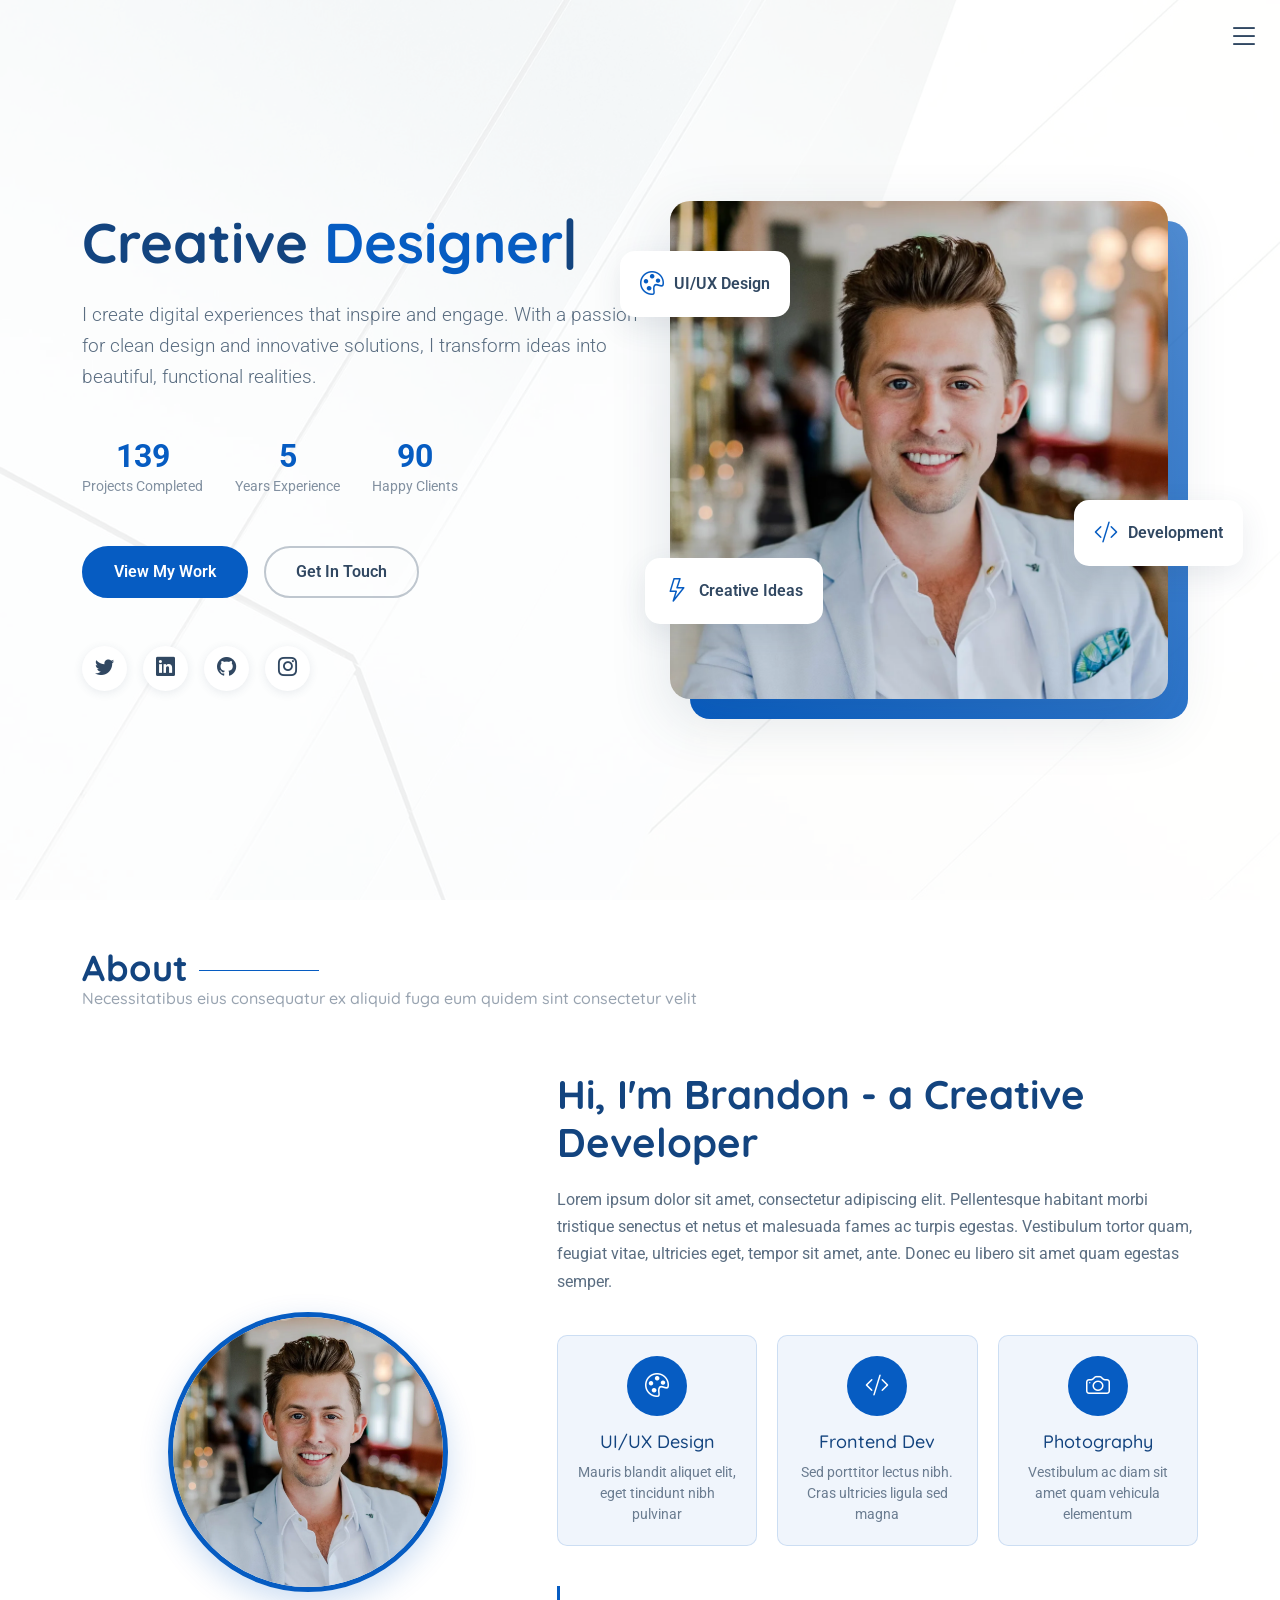
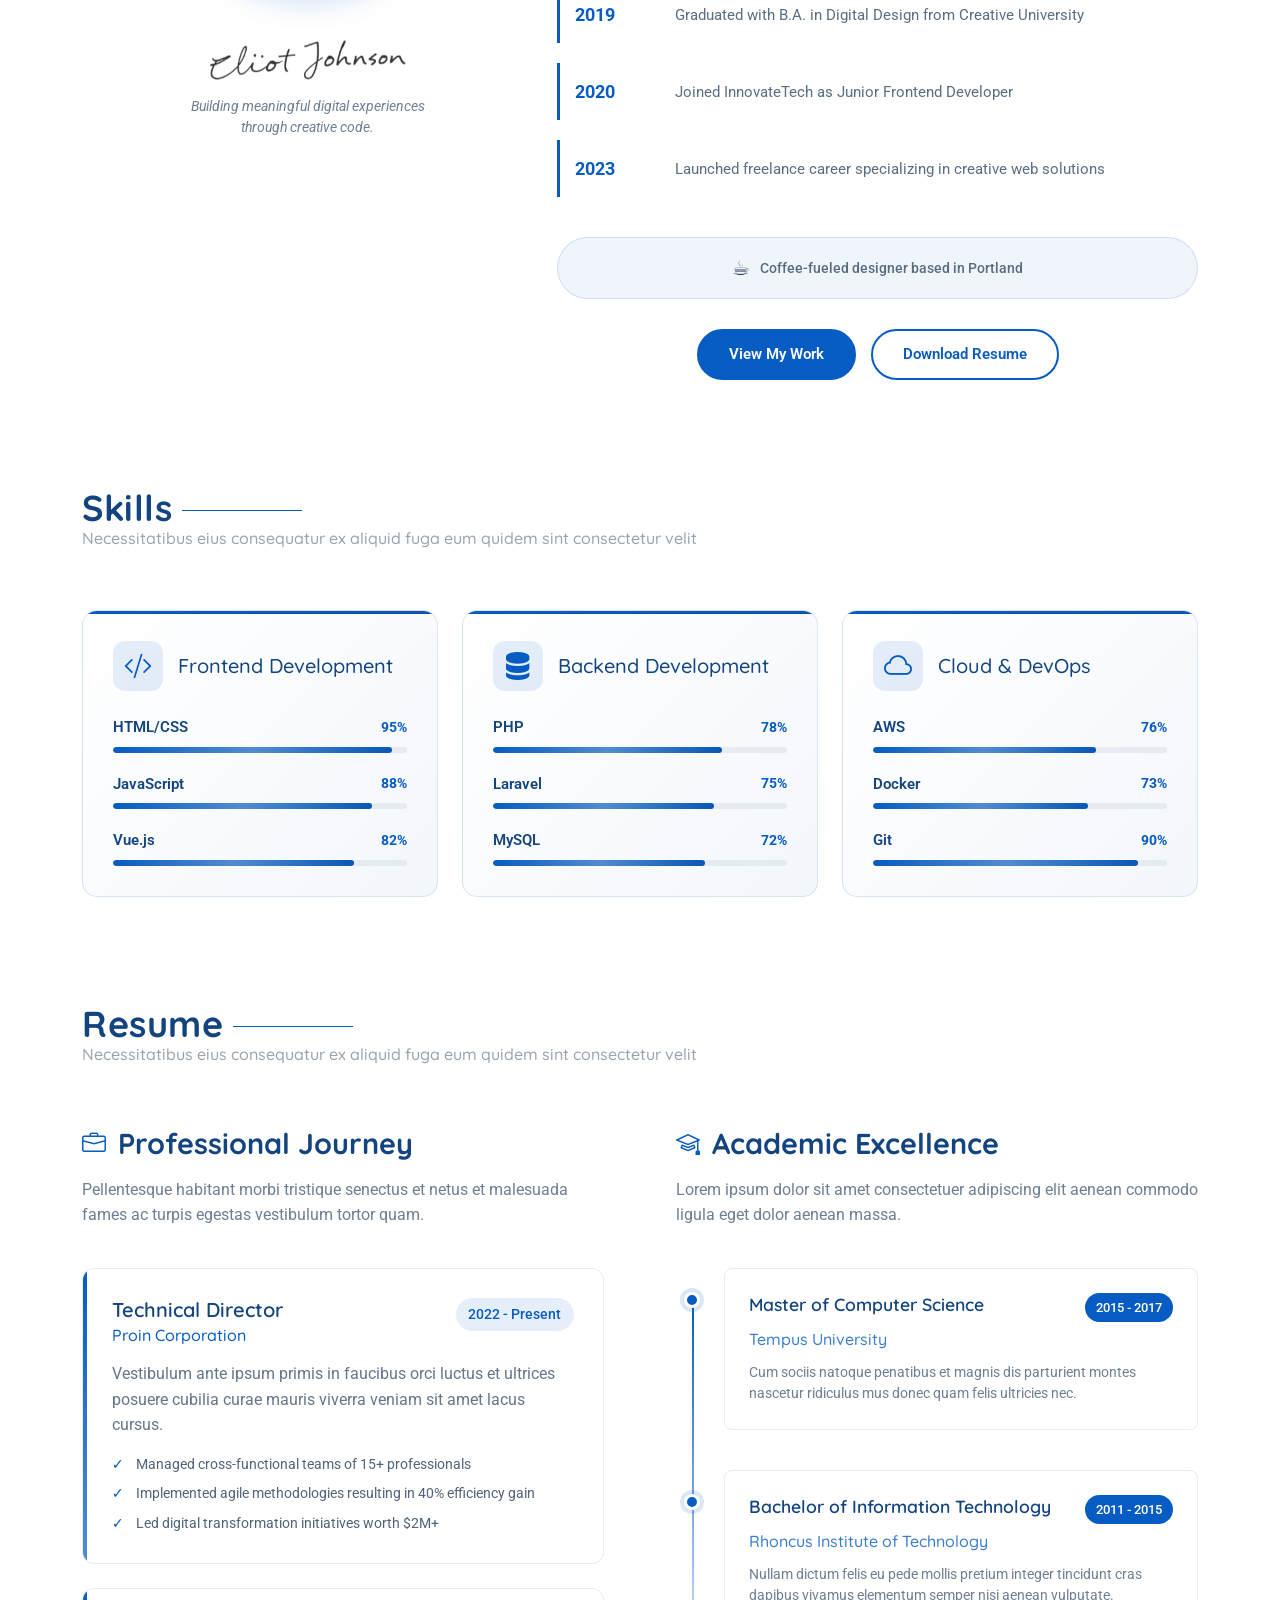
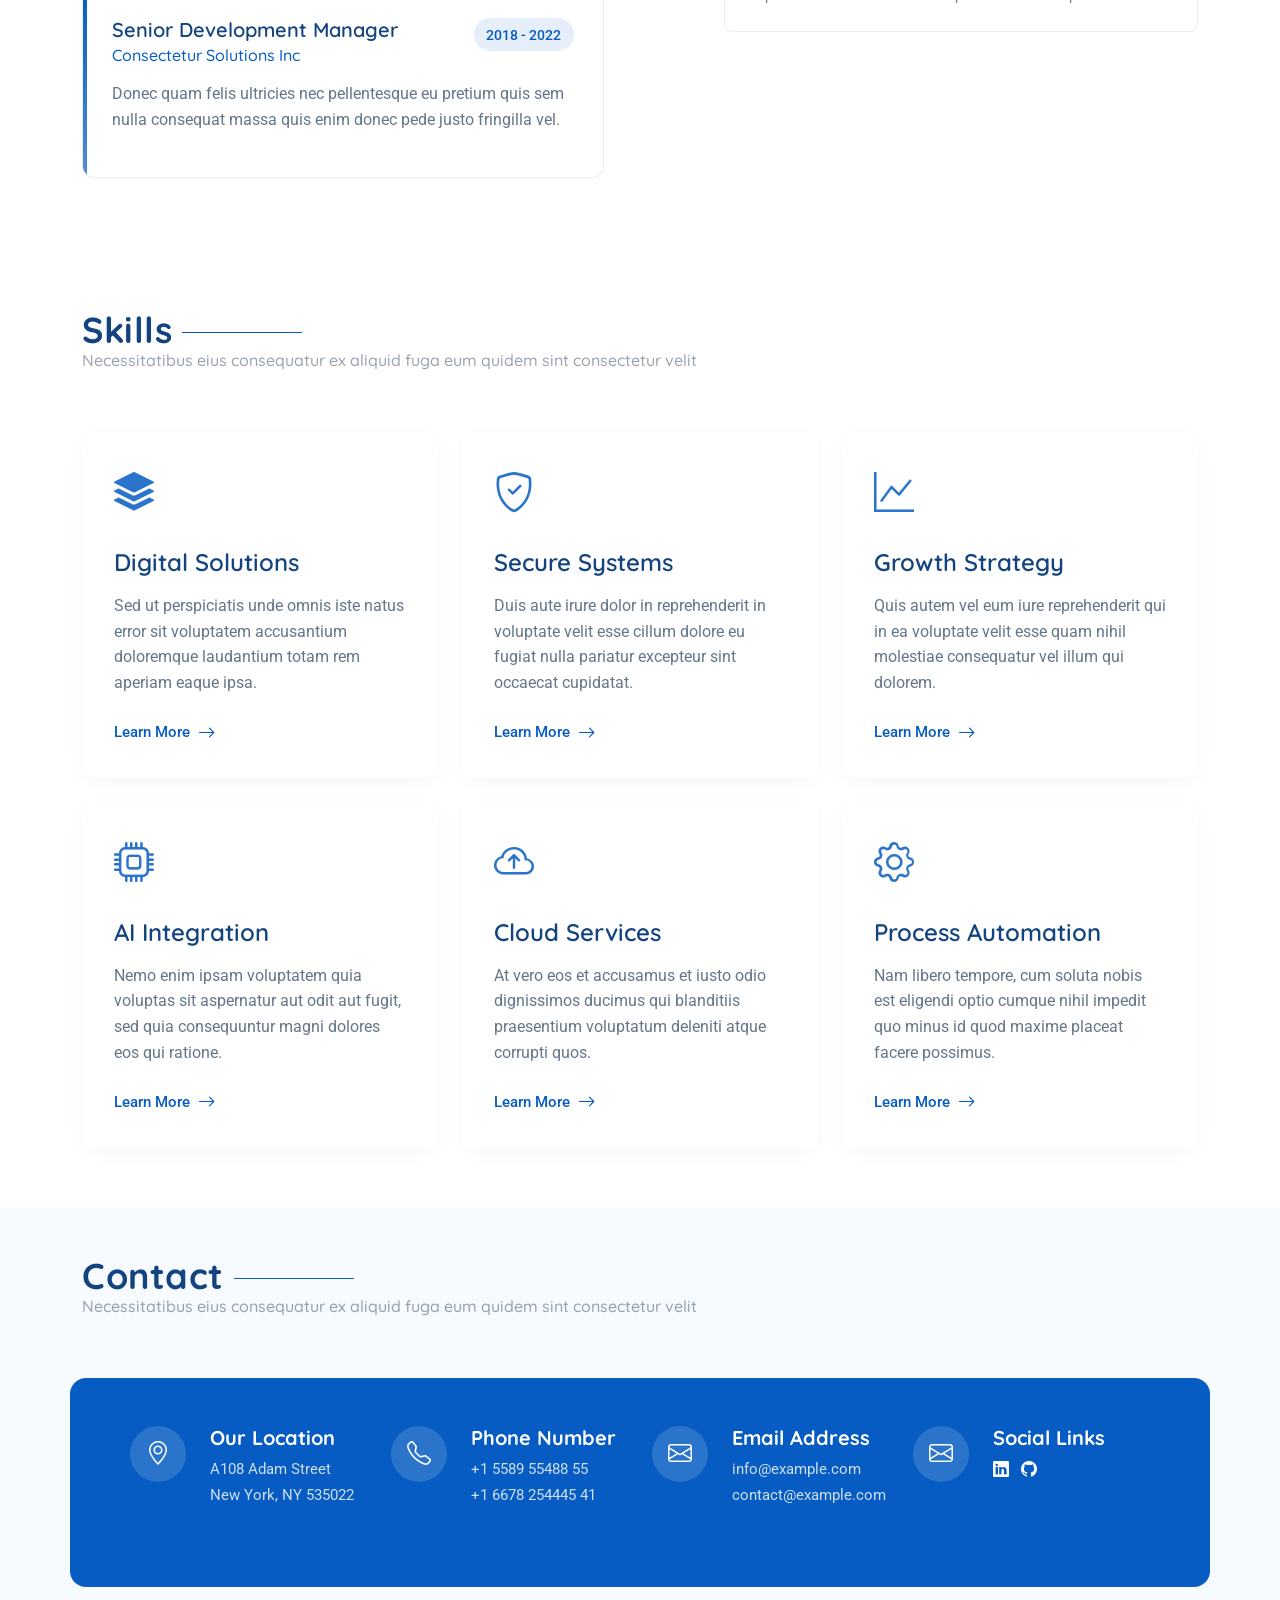
==== commit 87b67712: "first commit" ====
--- a/templates/Style/index.html
+++ b/templates/Style/index.html
@@ -31,6 +31,7 @@
 </head>
 
 <body class="index-page">
+  <!-- Style -->
 
   <header id="header" class="header d-flex align-items-center fixed-top">
     <div class="container-fluid position-relative d-flex align-items-center justify-content-between">
@@ -592,223 +593,6 @@
 
     </section><!-- /Services Section -->
 
-    <!-- Portfolio Section -->
-    <section id="portfolio" class="portfolio section">
-
-      <!-- Section Title -->
-      <div class="container section-title">
-        <h2>Portfolio</h2>
-        <p>Necessitatibus eius consequatur ex aliquid fuga eum quidem sint consectetur velit</p>
-      </div><!-- End Section Title -->
-
-      <div class="container-fluid" data-aos="fade-up" data-aos-delay="100">
-
-        <div class="isotope-layout" data-default-filter="*" data-layout="masonry" data-sort="original-order">
-
-          <ul class="portfolio-filters isotope-filters" data-aos="fade-up" data-aos-delay="200">
-            <li data-filter="*" class="filter-active">
-              <i class="bi bi-grid-3x3"></i> All Projects
-            </li>
-            <li data-filter=".filter-ui">
-              UI/UX
-            </li>
-            <li data-filter=".filter-development">
-              Development
-            </li>
-            <li data-filter=".filter-photography">
-              Photography
-            </li>
-            <li data-filter=".filter-marketing">
-              Marketing
-            </li>
-          </ul>
-
-          <div class="row g-4 isotope-container" data-aos="fade-up" data-aos-delay="300">
-
-            <div class="col-xl-3 col-lg-4 col-md-6 portfolio-item isotope-item filter-ui">
-              <article class="portfolio-entry">
-                <figure class="entry-image">
-                  <img src="assets/img/portfolio/portfolio-1.webp" class="img-fluid" alt="" loading="lazy">
-                  <div class="entry-overlay">
-                    <div class="overlay-content">
-                      <div class="entry-meta">UI/UX Design</div>
-                      <h3 class="entry-title">Mobile Banking App</h3>
-                      <div class="entry-links">
-                        <a href="assets/img/portfolio/portfolio-1.webp" class="glightbox" data-gallery="portfolio-gallery-ui" data-glightbox="title: Mobile Banking App; description: Praesent commodo cursus magna, vel scelerisque nisl consectetur.">
-                          <i class="bi bi-arrows-angle-expand"></i>
-                        </a>
-                        <a href="portfolio-details.html">
-                          <i class="bi bi-arrow-right"></i>
-                        </a>
-                      </div>
-                    </div>
-                  </div>
-                </figure>
-              </article>
-            </div><!-- End Portfolio Item -->
-
-            <div class="col-xl-3 col-lg-4 col-md-6 portfolio-item isotope-item filter-development">
-              <article class="portfolio-entry">
-                <figure class="entry-image">
-                  <img src="assets/img/portfolio/portfolio-10.webp" class="img-fluid" alt="" loading="lazy">
-                  <div class="entry-overlay">
-                    <div class="overlay-content">
-                      <div class="entry-meta">Development</div>
-                      <h3 class="entry-title">E-Learning Platform</h3>
-                      <div class="entry-links">
-                        <a href="assets/img/portfolio/portfolio-10.webp" class="glightbox" data-gallery="portfolio-gallery-development" data-glightbox="title: E-Learning Platform; description: Nulla vitae elit libero, a pharetra augue mollis interdum.">
-                          <i class="bi bi-arrows-angle-expand"></i>
-                        </a>
-                        <a href="portfolio-details.html">
-                          <i class="bi bi-arrow-right"></i>
-                        </a>
-                      </div>
-                    </div>
-                  </div>
-                </figure>
-              </article>
-            </div><!-- End Portfolio Item -->
-
-            <div class="col-xl-3 col-lg-4 col-md-6 portfolio-item isotope-item filter-photography">
-              <article class="portfolio-entry">
-                <figure class="entry-image">
-                  <img src="assets/img/portfolio/portfolio-7.webp" class="img-fluid" alt="" loading="lazy">
-                  <div class="entry-overlay">
-                    <div class="overlay-content">
-                      <div class="entry-meta">Photography</div>
-                      <h3 class="entry-title">Urban Architecture</h3>
-                      <div class="entry-links">
-                        <a href="assets/img/portfolio/portfolio-7.webp" class="glightbox" data-gallery="portfolio-gallery-photography" data-glightbox="title: Urban Architecture; description: Sed ut perspiciatis unde omnis iste natus error sit voluptatem.">
-                          <i class="bi bi-arrows-angle-expand"></i>
-                        </a>
-                        <a href="portfolio-details.html">
-                          <i class="bi bi-arrow-right"></i>
-                        </a>
-                      </div>
-                    </div>
-                  </div>
-                </figure>
-              </article>
-            </div><!-- End Portfolio Item -->
-
-            <div class="col-xl-3 col-lg-4 col-md-6 portfolio-item isotope-item filter-marketing">
-              <article class="portfolio-entry">
-                <figure class="entry-image">
-                  <img src="assets/img/portfolio/portfolio-4.webp" class="img-fluid" alt="" loading="lazy">
-                  <div class="entry-overlay">
-                    <div class="overlay-content">
-                      <div class="entry-meta">Marketing</div>
-                      <h3 class="entry-title">Social Media Campaign</h3>
-                      <div class="entry-links">
-                        <a href="assets/img/portfolio/portfolio-4.webp" class="glightbox" data-gallery="portfolio-gallery-marketing" data-glightbox="title: Social Media Campaign; description: Quis autem vel eum iure reprehenderit qui in ea voluptate.">
-                          <i class="bi bi-arrows-angle-expand"></i>
-                        </a>
-                        <a href="portfolio-details.html">
-                          <i class="bi bi-arrow-right"></i>
-                        </a>
-                      </div>
-                    </div>
-                  </div>
-                </figure>
-              </article>
-            </div><!-- End Portfolio Item -->
-
-            <div class="col-xl-3 col-lg-4 col-md-6 portfolio-item isotope-item filter-ui">
-              <article class="portfolio-entry">
-                <figure class="entry-image">
-                  <img src="assets/img/portfolio/portfolio-2.webp" class="img-fluid" alt="" loading="lazy">
-                  <div class="entry-overlay">
-                    <div class="overlay-content">
-                      <div class="entry-meta">UI/UX Design</div>
-                      <h3 class="entry-title">Smart Home Interface</h3>
-                      <div class="entry-links">
-                        <a href="assets/img/portfolio/portfolio-2.webp" class="glightbox" data-gallery="portfolio-gallery-ui" data-glightbox="title: Smart Home Interface; description: At vero eos et accusamus et iusto odio dignissimos ducimus.">
-                          <i class="bi bi-arrows-angle-expand"></i>
-                        </a>
-                        <a href="portfolio-details.html">
-                          <i class="bi bi-arrow-right"></i>
-                        </a>
-                      </div>
-                    </div>
-                  </div>
-                </figure>
-              </article>
-            </div><!-- End Portfolio Item -->
-
-            <div class="col-xl-3 col-lg-4 col-md-6 portfolio-item isotope-item filter-development">
-              <article class="portfolio-entry">
-                <figure class="entry-image">
-                  <img src="assets/img/portfolio/portfolio-11.webp" class="img-fluid" alt="" loading="lazy">
-                  <div class="entry-overlay">
-                    <div class="overlay-content">
-                      <div class="entry-meta">Development</div>
-                      <h3 class="entry-title">Cloud Management System</h3>
-                      <div class="entry-links">
-                        <a href="assets/img/portfolio/portfolio-11.webp" class="glightbox" data-gallery="portfolio-gallery-development" data-glightbox="title: Cloud Management System; description: Temporibus autem quibusdam et aut officiis debitis.">
-                          <i class="bi bi-arrows-angle-expand"></i>
-                        </a>
-                        <a href="portfolio-details.html">
-                          <i class="bi bi-arrow-right"></i>
-                        </a>
-                      </div>
-                    </div>
-                  </div>
-                </figure>
-              </article>
-            </div><!-- End Portfolio Item -->
-
-            <div class="col-xl-3 col-lg-4 col-md-6 portfolio-item isotope-item filter-photography">
-              <article class="portfolio-entry">
-                <figure class="entry-image">
-                  <img src="assets/img/portfolio/portfolio-8.webp" class="img-fluid" alt="" loading="lazy">
-                  <div class="entry-overlay">
-                    <div class="overlay-content">
-                      <div class="entry-meta">Photography</div>
-                      <h3 class="entry-title">Nature Collection</h3>
-                      <div class="entry-links">
-                        <a href="assets/img/portfolio/portfolio-8.webp" class="glightbox" data-gallery="portfolio-gallery-photography" data-glightbox="title: Nature Collection; description: Integer posuere erat a ante venenatis dapibus posuere velit aliquet.">
-                          <i class="bi bi-arrows-angle-expand"></i>
-                        </a>
-                        <a href="portfolio-details.html">
-                          <i class="bi bi-arrow-right"></i>
-                        </a>
-                      </div>
-                    </div>
-                  </div>
-                </figure>
-              </article>
-            </div><!-- End Portfolio Item -->
-
-            <div class="col-xl-3 col-lg-4 col-md-6 portfolio-item isotope-item filter-marketing">
-              <article class="portfolio-entry">
-                <figure class="entry-image">
-                  <img src="assets/img/portfolio/portfolio-5.webp" class="img-fluid" alt="" loading="lazy">
-                  <div class="entry-overlay">
-                    <div class="overlay-content">
-                      <div class="entry-meta">Marketing</div>
-                      <h3 class="entry-title">Brand Strategy</h3>
-                      <div class="entry-links">
-                        <a href="assets/img/portfolio/portfolio-5.webp" class="glightbox" data-gallery="portfolio-gallery-marketing" data-glightbox="title: Brand Strategy; description: Fusce dapibus, tellus ac cursus commodo, tortor mauris condimentum.">
-                          <i class="bi bi-arrows-angle-expand"></i>
-                        </a>
-                        <a href="portfolio-details.html">
-                          <i class="bi bi-arrow-right"></i>
-                        </a>
-                      </div>
-                    </div>
-                  </div>
-                </figure>
-              </article>
-            </div><!-- End Portfolio Item -->
-
-          </div><!-- End Portfolio Container -->
-
-        </div>
-
-      </div>
-
-    </section><!-- /Portfolio Section -->
-
 
     <!-- Contact Section -->
     <section id="contact" class="contact section light-background">
@@ -821,13 +605,11 @@
 
       <div class="container" data-aos="fade-up" data-aos-delay="100">
 
-        <div class="row g-4 g-lg-5">
-          <div class="col-lg-5">
-            <div class="info-box" data-aos="fade-up" data-aos-delay="200">
-              <h3>Contact Info</h3>
-              <p>Praesent sapien massa, convallis a pellentesque nec, egestas non nisi. Vestibulum ante ipsum primis.</p>
-
-              <div class="info-item" data-aos="fade-up" data-aos-delay="300">
+        <div class="row g-4 g-lg-12">
+          <div class="col-lg-12">
+            <div class="info-box row" data-aos="fade-up" data-aos-delay="200">
+
+              <div class="info-item col-md-3" data-aos="fade-up" data-aos-delay="300">
                 <div class="icon-box">
                   <i class="bi bi-geo-alt"></i>
                 </div>
@@ -838,7 +620,7 @@
                 </div>
               </div>
 
-              <div class="info-item" data-aos="fade-up" data-aos-delay="400">
+              <div class="info-item col-md-3" data-aos="fade-up" data-aos-delay="400">
                 <div class="icon-box">
                   <i class="bi bi-telephone"></i>
                 </div>
@@ -849,7 +631,7 @@
                 </div>
               </div>
 
-              <div class="info-item" data-aos="fade-up" data-aos-delay="500">
+              <div class="info-item col-md-3" data-aos="fade-up" data-aos-delay="500">
                 <div class="icon-box">
                   <i class="bi bi-envelope"></i>
                 </div>
@@ -859,44 +641,23 @@
                   <p>contact@example.com</p>
                 </div>
               </div>
-            </div>
-          </div>
-
-          <div class="col-lg-7">
-            <div class="contact-form" data-aos="fade-up" data-aos-delay="300">
-              <h3>Get In Touch</h3>
-              <p>Praesent sapien massa, convallis a pellentesque nec, egestas non nisi. Vestibulum ante ipsum primis.</p>
-
-              <form action="forms/contact.php" method="post" class="php-email-form" data-aos="fade-up" data-aos-delay="200">
-                <div class="row gy-4">
-
-                  <div class="col-md-6">
-                    <input type="text" name="name" class="form-control" placeholder="Your Name" required="">
-                  </div>
-
-                  <div class="col-md-6 ">
-                    <input type="email" class="form-control" name="email" placeholder="Your Email" required="">
-                  </div>
-
-                  <div class="col-12">
-                    <input type="text" class="form-control" name="subject" placeholder="Subject" required="">
-                  </div>
-
-                  <div class="col-12">
-                    <textarea class="form-control" name="message" rows="6" placeholder="Message" required=""></textarea>
-                  </div>
-
-                  <div class="col-12 text-center">
-                    <div class="loading">Loading</div>
-                    <div class="error-message"></div>
-                    <div class="sent-message">Your message has been sent. Thank you!</div>
-
-                    <button type="submit" class="btn">Send Message</button>
-                  </div>
-
-                </div>
-              </form>
-
+
+              <div class="info-item col-md-3" data-aos="fade-up" data-aos-delay="500">
+                <div class="icon-box">
+                  <i class="bi bi-envelope"></i>
+                </div>
+                <div class="content">
+                  <h4>Social Links</h4>
+                    <div class="social-links">
+                      <a href="https://www.linkedin.com/" target="_blank" class="me-2">
+                        <i class="bi bi-linkedin"></i>
+                      </a>
+                      <a href="https://github.com/" target="_blank">
+                        <i class="bi bi-github"></i>
+                      </a>
+                    </div>
+                </div>
+              </div>
             </div>
           </div>
 
@@ -907,25 +668,6 @@
     </section><!-- /Contact Section -->
 
   </main>
-
-  <footer id="footer" class="footer dark-background">
-
-    <div class="container">
-      <div class="copyright text-center ">
-        <p>© <span>Copyright</span> <strong class="px-1 sitename">Style</strong> <span>All Rights Reserved</span></p>
-      </div>
-      <div class="social-links d-flex justify-content-center">
-        <a href=""><i class="bi bi-twitter-x"></i></a>
-        <a href=""><i class="bi bi-facebook"></i></a>
-        <a href=""><i class="bi bi-instagram"></i></a>
-        <a href=""><i class="bi bi-linkedin"></i></a>
-      </div>
-      <div class="credits">
-        Designed by <a href="https://bootstrapmade.com/">BootstrapMade</a> | <a href="https://bootstrapmade.com/tools/">DevTools</a>
-      </div>
-    </div>
-
-  </footer>
 
   <!-- Scroll Top -->
   <a href="#" id="scroll-top" class="scroll-top d-flex align-items-center justify-content-center"><i class="bi bi-arrow-up-short"></i></a>
